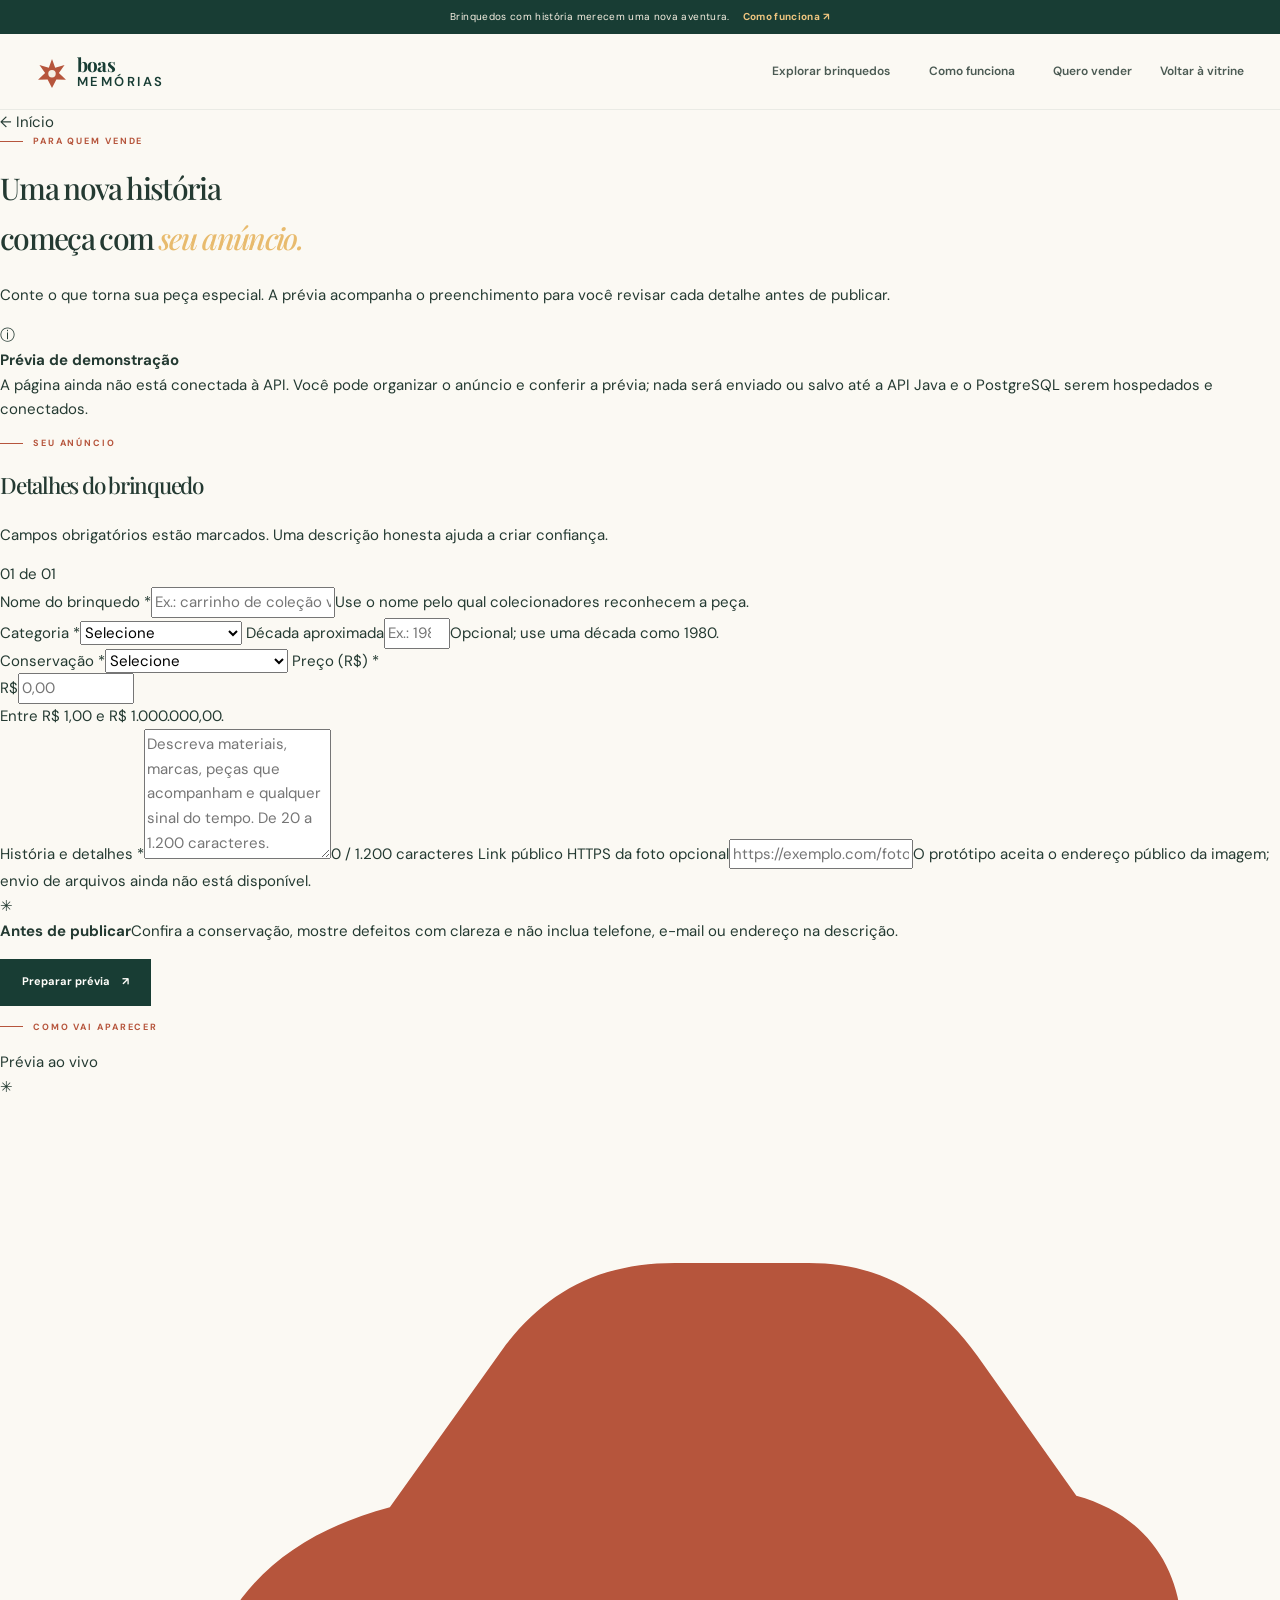
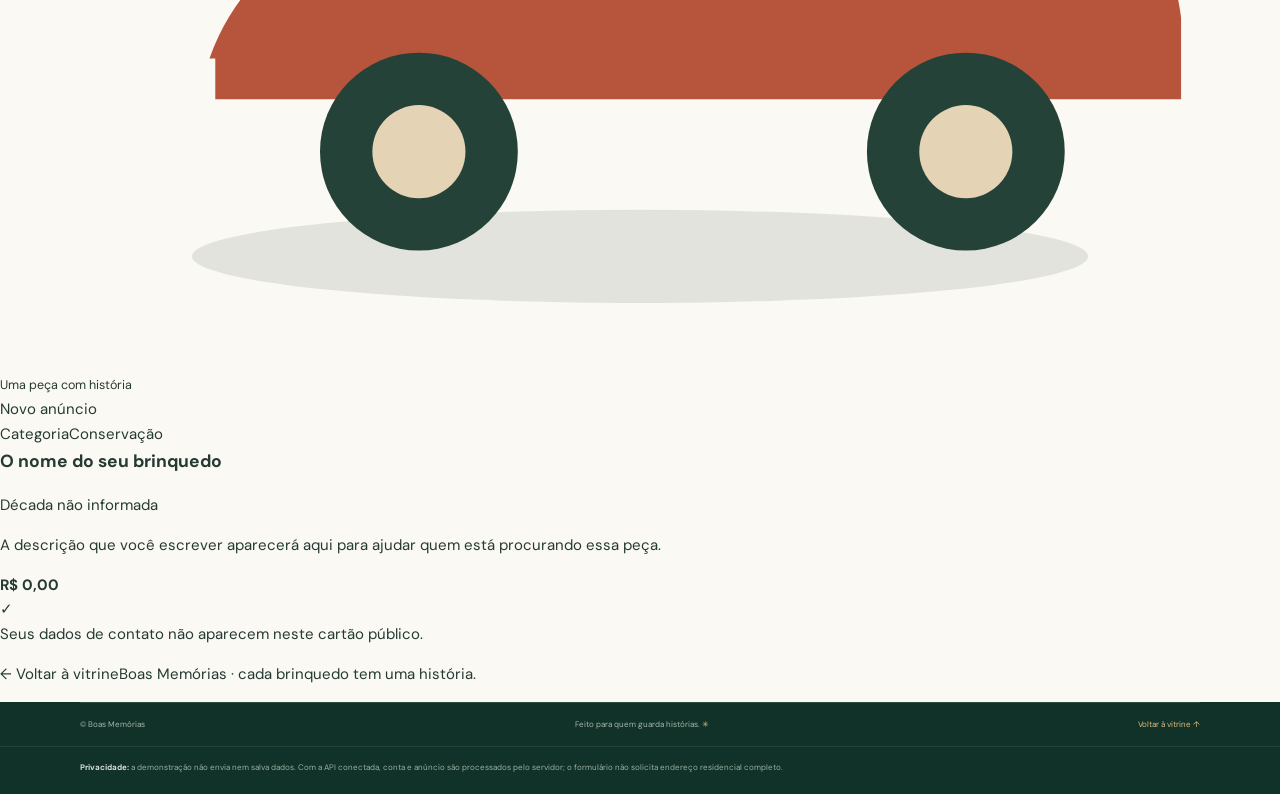
==== site/anunciar.html @ 1116082a "Adicionar página de anúncio para vendedores" ====
<!doctype html>
<html lang="pt-BR" data-api-base="">
  <head>
    <meta charset="utf-8" />
    <meta name="viewport" content="width=device-width, initial-scale=1" />
    <meta name="theme-color" content="#183d34" />
    <meta name="description" content="Cadastre seu brinquedo antigo na Boas Memórias com descrição, conservação, preço e prévia do anúncio." />
    <title>Anunciar um brinquedo — Boas Memórias</title>
    <link rel="icon" type="image/svg+xml" href="./assets/favicon.svg" />
    <link rel="preconnect" href="https://fonts.googleapis.com" />
    <link rel="preconnect" href="https://fonts.gstatic.com" crossorigin />
    <link href="https://fonts.googleapis.com/css2?family=DM+Sans:wght@400;500;600;700&family=Playfair+Display:wght@500;600;700&display=swap" rel="stylesheet" />
    <link rel="stylesheet" href="./src/css/style.css" />
    <script defer src="./src/js/seller.js"></script>
  </head>
  <body class="seller-page">
    <a class="skip-link" href="#conteudo">Pular para o conteúdo</a>
    <div class="announcement" role="note">
      <span>Brinquedos com história merecem uma nova aventura.</span>
      <a href="./index.html#como-funciona">Como funciona <span aria-hidden="true">↗</span></a>
    </div>
    <header class="site-header">
      <div class="header-inner">
        <button class="icon-button menu-toggle" id="menu-toggle" type="button" aria-label="Abrir menu" aria-expanded="false" aria-controls="primary-nav">
          <svg viewBox="0 0 24 24" aria-hidden="true"><path d="M4 7h16M4 12h16M4 17h16" /></svg>
        </button>
        <a class="brand" href="./index.html" aria-label="Boas Memórias, início">
          <span class="brand-mark" aria-hidden="true"><svg viewBox="0 0 38 38"><path d="M19 3.5 22.8 14l11.1-3.4-6.7 9.6 8.4 7.9-11.4-.2L19 38l-5.2-10.1-11.4.2 8.4-7.9-6.7-9.6L15.2 14 19 3.5Z" fill="currentColor"/><circle cx="19" cy="21" r="4.4" fill="#f5f0e5"/></svg></span>
          <span class="brand-name">boas<span>memórias</span></span>
        </a>
        <nav class="primary-nav" id="primary-nav" aria-label="Navegação principal">
          <a href="./index.html#catalogo">Explorar brinquedos</a>
          <a href="./index.html#como-funciona">Como funciona</a>
          <a href="./anunciar.html" aria-current="page">Quero vender</a>
        </nav>
        <div class="header-actions"><a class="text-button seller-back-link" href="./index.html">Voltar à vitrine</a></div>
      </div>
    </header>

    <main id="conteudo" class="seller-main">
      <div class="seller-container">
        <a class="seller-breadcrumb" href="./index.html"><span aria-hidden="true">←</span> Início</a>
        <header class="seller-intro">
          <p class="eyebrow"><span class="eyebrow-line"></span> Para quem vende</p>
          <h1>Uma nova história<br />começa com <em>seu anúncio.</em></h1>
          <p>Conte o que torna sua peça especial. A prévia acompanha o preenchimento para você revisar cada detalhe antes de publicar.</p>
        </header>

        <div class="seller-notice is-demo" id="api-notice" role="status" aria-live="polite">
          <span class="seller-notice-icon" aria-hidden="true">ⓘ</span>
          <div><strong>Prévia de demonstração</strong><p>A página ainda não está conectada à API. Você pode organizar o anúncio e conferir a prévia; nada será enviado ou salvo até a API Java e o PostgreSQL serem hospedados e conectados.</p></div>
        </div>

        <section class="seller-auth-card" id="seller-auth" aria-labelledby="seller-auth-title" hidden>
          <div class="seller-card-heading">
            <div><p class="eyebrow"><span class="eyebrow-line"></span> Acesso seguro</p><h2 id="seller-auth-title">Entre para publicar</h2><p>O anúncio fica vinculado à sua conta; seu telefone e endereço não aparecem no anúncio público.</p></div>
          </div>
          <div class="seller-auth-summary" id="seller-auth-summary" role="status" hidden>
            <span class="auth-check" aria-hidden="true">✓</span>
            <span id="seller-auth-name">Conta conectada</span>
            <button class="text-button" id="seller-logout" type="button">Trocar conta</button>
          </div>
          <div class="seller-auth-tabs" id="seller-auth-tabs" role="tablist" aria-label="Acesso do vendedor">
            <button class="seller-auth-tab is-active" id="seller-register-tab" type="button" role="tab" aria-selected="true" aria-controls="seller-register-form" data-auth-tab="register">Criar conta</button>
            <button class="seller-auth-tab" id="seller-login-tab" type="button" role="tab" aria-selected="false" aria-controls="seller-login-form" data-auth-tab="login">Já tenho conta</button>
          </div>
          <form class="seller-auth-form" id="seller-register-form">
            <label class="seller-field seller-field-wide" for="seller-name">Nome completo<input id="seller-name" name="name" autocomplete="name" required minlength="2" maxlength="100" placeholder="Como podemos te chamar?" /></label>
            <label class="seller-field" for="seller-email">E-mail<input id="seller-email" name="email" autocomplete="email" type="email" required maxlength="254" placeholder="voce@email.com" /></label>
            <label class="seller-field" for="seller-phone">Celular<input id="seller-phone" name="phone" autocomplete="tel" type="tel" required inputmode="tel" pattern="[+0-9() .-]{10,24}" placeholder="(11) 99999-9999" /></label>
            <label class="seller-field" for="seller-state">Estado<select id="seller-state" name="state" autocomplete="address-level1" required><option value="">Selecione a UF</option></select></label>
            <label class="seller-field" for="seller-city">Cidade<input id="seller-city" name="city" autocomplete="address-level2" required maxlength="100" placeholder="Sua cidade" /></label>
            <label class="seller-field" for="seller-password">Senha<input id="seller-password" name="password" autocomplete="new-password" type="password" required minlength="10" maxlength="72" placeholder="Pelo menos 10 caracteres" /></label>
            <label class="seller-field" for="seller-confirm-password">Confirmar senha<input id="seller-confirm-password" name="confirmPassword" autocomplete="new-password" type="password" required minlength="10" maxlength="72" placeholder="Digite novamente" /></label>
            <details class="seller-privacy seller-field-wide"><summary>Como usamos seus dados</summary><p>Nome, e-mail, celular e cidade/UF ajudam a criar e proteger sua conta. Telefone e localização não aparecem no anúncio público. A senha é protegida como hash no servidor. O endereço residencial completo não é solicitado.</p></details>
            <label class="seller-consent seller-field-wide"><input type="checkbox" name="consent" required /><span>Li o aviso de privacidade e aceito o uso dos dados para criar minha conta.</span></label>
            <button class="button button-dark seller-field-wide" type="submit">Criar conta e continuar <span aria-hidden="true">↗</span></button>
            <p class="seller-message seller-field-wide" id="seller-register-message" role="status" aria-live="polite"></p>
          </form>
          <form class="seller-auth-form" id="seller-login-form" hidden>
            <label class="seller-field seller-field-wide" for="seller-login-email">E-mail<input id="seller-login-email" name="email" autocomplete="email" type="email" required maxlength="254" placeholder="voce@email.com" /></label>
            <label class="seller-field seller-field-wide" for="seller-login-password">Senha<input id="seller-login-password" name="password" autocomplete="current-password" type="password" required maxlength="72" placeholder="Sua senha" /></label>
            <button class="button button-dark seller-field-wide" type="submit">Entrar e continuar <span aria-hidden="true">↗</span></button>
            <p class="seller-message seller-field-wide" id="seller-login-message" role="status" aria-live="polite"></p>
          </form>
        </section>

        <div class="seller-workspace">
          <section class="seller-form-card" aria-labelledby="product-form-title">
            <div class="seller-card-heading">
              <div><p class="eyebrow"><span class="eyebrow-line"></span> Seu anúncio</p><h2 id="product-form-title">Detalhes do brinquedo</h2><p>Campos obrigatórios estão marcados. Uma descrição honesta ajuda a criar confiança.</p></div>
              <span class="seller-step">01 <span>de 01</span></span>
            </div>
            <form class="seller-product-form" id="product-form">
              <label class="seller-field seller-field-wide" for="product-title">Nome do brinquedo <span class="required-mark">*</span><input id="product-title" name="title" required minlength="2" maxlength="100" placeholder="Ex.: carrinho de coleção vermelho" autocomplete="off" /><span class="seller-hint">Use o nome pelo qual colecionadores reconhecem a peça.</span></label>
              <div class="seller-form-row">
                <label class="seller-field" for="product-category">Categoria <span class="required-mark">*</span><select id="product-category" name="category" required><option value="">Selecione</option><option value="CARRINHOS">Carrinhos</option><option value="BONECAS">Bonecas</option><option value="JOGOS">Jogos e brinquedos</option><option value="OUTROS">Outros</option></select></label>
                <label class="seller-field" for="product-decade">Década aproximada<input id="product-decade" name="decade" type="number" min="1940" max="2030" step="10" inputmode="numeric" placeholder="Ex.: 1980" /><span class="seller-hint">Opcional; use uma década como 1980.</span></label>
              </div>
              <div class="seller-form-row">
                <label class="seller-field" for="product-condition">Conservação <span class="required-mark">*</span><select id="product-condition" name="condition" required><option value="">Selecione</option><option value="EXCELENTE">Excelente</option><option value="MUITO_BOA">Muito boa</option><option value="BOA">Boa</option><option value="COM_MARCAS_DO_TEMPO">Com marcas do tempo</option></select></label>
                <label class="seller-field" for="product-price">Preço (R$) <span class="required-mark">*</span><div class="seller-price-input"><span aria-hidden="true">R$</span><input id="product-price" name="price" type="number" min="1" max="1000000" step="0.01" inputmode="decimal" required placeholder="0,00" /></div><span class="seller-hint">Entre R$ 1,00 e R$ 1.000.000,00.</span></label>
              </div>
              <label class="seller-field seller-field-wide" for="product-description">História e detalhes <span class="required-mark">*</span><textarea id="product-description" name="description" rows="5" minlength="20" maxlength="1200" required placeholder="Descreva materiais, marcas, peças que acompanham e qualquer sinal do tempo. De 20 a 1.200 caracteres."></textarea><span class="seller-counter"><span id="description-count">0</span> / 1.200 caracteres</span></label>
              <label class="seller-field seller-field-wide" for="product-image-url">Link público HTTPS da foto <span class="seller-optional">opcional</span><input id="product-image-url" name="imageUrl" type="url" maxlength="500" placeholder="https://exemplo.com/foto-do-brinquedo.jpg" autocomplete="url" /><span class="seller-hint">O protótipo aceita o endereço público da imagem; envio de arquivos ainda não está disponível.</span></label>
              <div class="seller-guidance seller-field-wide"><span aria-hidden="true">✳</span><p><strong>Antes de publicar</strong>Confira a conservação, mostre defeitos com clareza e não inclua telefone, e-mail ou endereço na descrição.</p></div>
              <button class="button button-dark seller-submit seller-field-wide" id="product-submit" type="submit">Preparar prévia <span aria-hidden="true">↗</span></button>
              <p class="seller-message seller-field-wide" id="product-message" role="status" aria-live="polite"></p>
            </form>
          </section>

          <aside class="seller-preview-card" aria-labelledby="preview-title-heading">
            <div class="seller-preview-top"><p class="eyebrow"><span class="eyebrow-line"></span> Como vai aparecer</p><span class="preview-live"><span aria-hidden="true"></span> Prévia ao vivo</span></div>
            <div class="seller-preview-media" id="preview-media">
              <div class="seller-preview-placeholder" id="preview-placeholder" aria-hidden="true"><span>✳</span><svg viewBox="0 0 220 150"><ellipse cx="110" cy="130" rx="77" ry="8" fill="#284338" opacity=".12"/><path d="M36 96c5-14 16-22 31-26l20-28c7-9 16-14 29-14h23c12 0 21 5 29 16l17 24c11 3 17 11 18 21v14H37V96Z" fill="#b6553c"/><circle cx="72" cy="112" r="17" fill="#254239"/><circle cx="166" cy="112" r="17" fill="#254239"/><circle cx="72" cy="112" r="8" fill="#e5d3b5"/><circle cx="166" cy="112" r="8" fill="#e5d3b5"/></svg><small>Uma peça com história</small></div>
              <img class="seller-preview-image" id="preview-image" alt="Prévia da foto do brinquedo" hidden />
              <span class="seller-preview-badge">Novo anúncio</span>
            </div>
            <div class="seller-preview-details">
              <div class="seller-preview-meta"><span id="preview-category">Categoria</span><span id="preview-condition">Conservação</span></div>
              <h3 id="preview-title">O nome do seu brinquedo</h3>
              <p class="seller-preview-decade" id="preview-decade">Década não informada</p>
              <p class="seller-preview-description" id="preview-description">A descrição que você escrever aparecerá aqui para ajudar quem está procurando essa peça.</p>
              <strong class="seller-preview-price" id="preview-price">R$ 0,00</strong>
            </div>
            <div class="seller-preview-foot"><span aria-hidden="true">✓</span><p>Seus dados de contato não aparecem neste cartão público.</p></div>
          </aside>
        </div>
        <p class="seller-bottom-note"><a href="./index.html">← Voltar à vitrine</a><span>Boas Memórias · cada brinquedo tem uma história.</span></p>
      </div>
    </main>

    <footer class="site-footer seller-footer">
      <div class="footer-bottom section-wrap"><span>© <span id="current-year"></span> Boas Memórias</span><span>Feito para quem guarda histórias. <span aria-hidden="true">✳</span></span><a href="./index.html">Voltar à vitrine ↑</a></div>
      <div class="footer-legal"><div class="section-wrap"><p><strong>Privacidade:</strong> a demonstração não envia nem salva dados. Com a API conectada, conta e anúncio são processados pelo servidor; o formulário não solicita endereço residencial completo.</p></div></div>
    </footer>
  </body>
</html>
---- site/src/css/style.css ----
:root {
  color-scheme: light;
  --pine: #183d34;
  --pine-dark: #103229;
  --pine-soft: #2d594d;
  --cream: #f5f0e5;
  --paper: #fbf9f3;
  --white: #fffefa;
  --ink: #243a32;
  --muted: #748078;
  --line: #e7e3d9;
  --terracotta: #b6553c;
  --gold: #e8bb6e;
  --sans: "DM Sans", "Segoe UI", sans-serif;
  --serif: "Playfair Display", Georgia, serif;
  --shadow: 0 22px 55px rgb(29 52 43 / 11%);
}

* { box-sizing: border-box; }
[hidden] { display: none !important; }
html { scroll-behavior: smooth; scroll-padding-top: 90px; }
body { margin: 0; background: var(--paper); color: var(--ink); font-family: var(--sans); font-size: 15px; line-height: 1.65; -webkit-font-smoothing: antialiased; }
button, input, select, textarea { font: inherit; }
button, a, select { -webkit-tap-highlight-color: transparent; }
button { color: inherit; }
a { color: inherit; text-decoration: none; }
svg { display: block; }
::selection { background: #c9d5c5; color: var(--pine-dark); }
.sr-only { position: absolute; width: 1px; height: 1px; padding: 0; margin: -1px; overflow: hidden; clip: rect(0, 0, 0, 0); white-space: nowrap; border: 0; }
.skip-link { position: fixed; z-index: 100; top: 12px; left: 12px; padding: 10px 16px; border-radius: 4px; background: var(--white); color: var(--pine); transform: translateY(-150%); }
.skip-link:focus { transform: none; }

.announcement { display: flex; justify-content: center; align-items: center; gap: 13px; min-height: 34px; padding: 4px 20px; background: var(--pine); color: #f8f1e4; font-size: 10px; letter-spacing: .035em; }
.announcement a { color: #eec57f; font-weight: 700; }
.announcement a:hover { text-decoration: underline; text-underline-offset: 3px; }

.site-header { position: sticky; z-index: 20; top: 0; background: rgb(251 249 243 / 96%); border-bottom: 1px solid rgb(24 61 52 / 7%); backdrop-filter: blur(14px); }
.header-inner { width: min(100% - 72px, 1280px); min-height: 75px; margin: auto; display: flex; align-items: center; justify-content: space-between; gap: 28px; }
.brand { display: inline-flex; align-items: center; gap: 9px; flex: 0 0 auto; }
.brand-mark { width: 32px; color: var(--terracotta); }
.brand-name { display: grid; gap: 0; color: var(--pine); font-family: var(--serif); font-size: 19px; font-weight: 700; line-height: 1.03; letter-spacing: -.04em; }
.brand-name span { font-size: 13px; letter-spacing: .19em; font-family: var(--sans); font-weight: 600; text-transform: uppercase; }
.primary-nav { display: flex; align-items: center; gap: clamp(18px, 3vw, 40px); margin-left: auto; }
.primary-nav a, .text-button { color: #4b5a53; font-size: 12px; font-weight: 600; transition: color .18s ease; }
.primary-nav a:hover, .text-button:hover { color: var(--terracotta); }
.header-actions { display: flex; align-items: center; gap: 21px; }
.text-button { border: 0; padding: 0; background: transparent; cursor: pointer; }
.bag-button { display: flex; align-items: center; gap: 7px; padding: 8px 0 8px 18px; color: var(--pine); border: 0; border-left: 1px solid var(--line); background: transparent; font-size: 12px; font-weight: 700; cursor: pointer; }
.bag-button svg, .icon-button svg { width: 19px; fill: none; stroke: currentColor; stroke-width: 1.5; stroke-linecap: round; stroke-linejoin: round; }
.bag-count { display: grid; place-items: center; min-width: 20px; height: 20px; padding: 0 5px; border-radius: 50%; background: #e8e4d8; font-size: 10px; }
.icon-button { display: none; align-items: center; justify-content: center; width: 42px; height: 42px; padding: 0; border: 1px solid var(--line); border-radius: 50%; background: transparent; cursor: pointer; }

.hero { position: relative; overflow: hidden; display: grid; grid-template-columns: 1fr 1.04fr; min-height: 570px; padding: clamp(54px, 6.5vw, 88px) max(36px, calc((100vw - 1280px) / 2)); background: var(--pine); color: var(--cream); }
.hero::before { position: absolute; inset: 0; content: ""; opacity: .15; pointer-events: none; background-image: url("data:image/svg+xml,%3Csvg viewBox='0 0 180 180' xmlns='http://www.w3.org/2000/svg'%3E%3Cfilter id='n'%3E%3CfeTurbulence type='fractalNoise' baseFrequency='.8' numOctaves='4' stitchTiles='stitch'/%3E%3C/filter%3E%3Crect width='100%25' height='100%25' filter='url(%23n)' opacity='.16'/%3E%3C/svg%3E"); }
.hero-copy { position: relative; z-index: 1; align-self: center; width: min(100%, 520px); padding: 0 clamp(0px, 3.8vw, 50px) 18px 0; }
.eyebrow { display: flex; align-items: center; gap: 10px; margin: 0 0 17px; color: var(--terracotta); font-size: 9px; font-weight: 700; letter-spacing: .21em; line-height: 1.4; text-transform: uppercase; }
.eyebrow-light { color: #e4ba78; }
.eyebrow-line { width: 23px; height: 1px; background: currentColor; }
h1, h2, h3, p { margin-top: 0; }
h1, h2 { font-family: var(--serif); font-weight: 500; letter-spacing: -.055em; }
.hero h1 { max-width: 510px; margin-bottom: 18px; font-size: clamp(45px, 5vw, 70px); line-height: 1.065; }
h1 em, h2 em { color: var(--gold); font-weight: 500; }
.hero-intro { max-width: 400px; margin: 0; color: #d0d9d1; font-size: 13px; line-height: 1.9; }
.hero-actions { display: flex; align-items: center; flex-wrap: wrap; gap: 22px; margin-top: 31px; }
.button { display: inline-flex; justify-content: center; align-items: center; gap: 12px; min-height: 47px; padding: 0 21px; border: 1px solid transparent; font-size: 11px; font-weight: 700; line-height: 1.2; cursor: pointer; transition: background .18s ease, color .18s ease, border-color .18s ease, transform .18s ease; }
.button:hover { transform: translateY(-2px); }
.button-cream { background: var(--cream); color: var(--pine); }
.button-cream:hover { background: #fffaf0; }
.button-dark { background: var(--pine); color: var(--white); }
.button-dark:hover { background: var(--pine-soft); }
.button-outline { background: transparent; color: var(--pine); border-color: #cad2ca; }
.button-outline:hover { border-color: var(--pine); }
.hero-secondary { display: inline-flex; align-items: center; gap: 9px; color: #e8eee6; font-size: 10px; font-weight: 600; }
.hero-secondary:hover { color: var(--gold); }
.hero-note { display: flex; align-items: center; gap: 10px; margin-top: 57px; color: #bdcdc0; font-size: 9px; line-height: 1.45; }
.hero-note strong { color: var(--cream); font-weight: 600; }
.note-stars { color: var(--gold); font-size: 25px; }

.hero-art { position: relative; align-self: stretch; min-height: 410px; }
.art-sun { position: absolute; width: min(29vw, 325px); aspect-ratio: 1; top: 10%; left: 26%; border-radius: 50%; background: #e9bf81; }
.art-orbit { position: absolute; width: 81%; height: 68%; top: 17%; left: 13%; border: 1px solid rgb(238 206 149 / 27%); border-radius: 50%; transform: rotate(-28deg); }
.toy-card { position: absolute; z-index: 1; overflow: hidden; border: 1px solid rgb(255 255 255 / 63%); background: #f4ead8; box-shadow: 0 25px 50px rgb(5 30 23 / 28%); color: var(--pine); }
.toy-card-car { width: min(70%, 365px); left: 10%; top: 20%; padding: 15px 17px 5px; transform: rotate(-7deg); }
.toy-card-bear { display: flex; flex-direction: column; align-items: center; width: min(42%, 205px); right: 0; bottom: 3%; padding: 12px 13px 9px; background: #e4d5bf; transform: rotate(6deg); }
.toy-card-tag { color: #88745c; font-size: 7px; font-weight: 700; letter-spacing: .15em; text-transform: uppercase; }
.car-svg { width: 100%; margin: -2px 0 -9px; }
.bear-svg { width: 100%; margin: -1px 0 -2px; }
.toy-card-caption { display: flex; justify-content: space-between; align-items: center; font-family: var(--serif); font-size: 11px; }
.toy-card-caption span { color: var(--terracotta); font-family: var(--sans); font-size: 14px; }
.hero-sticker { position: absolute; z-index: 2; top: 9%; right: 6%; display: grid; place-items: center; width: 79px; height: 79px; border: 1px solid rgb(24 61 52 / 14%); border-radius: 50%; background: #faf2dc; color: var(--pine); text-align: center; transform: rotate(10deg); }
.hero-sticker span { color: var(--terracotta); font-size: 17px; line-height: 1.15; }
.hero-sticker strong { font-size: 9px; line-height: 1.2; }
.art-label { position: absolute; z-index: 2; top: 13%; left: -3%; display: flex; align-items: end; gap: 3px; color: #e3cfaa; font-family: var(--serif); font-size: 13px; line-height: 1.17; transform: rotate(-8deg); }
.art-label svg { width: 38px; fill: none; stroke: currentColor; stroke-width: 1.4; stroke-linecap: round; stroke-linejoin: round; }

.trust-strip { display: grid; grid-template-columns: repeat(3, 1fr); gap: 26px; padding: 26px max(36px, calc((100vw - 1120px) / 2)); border-bottom: 1px solid var(--line); background: #fffefa; }
.trust-strip > div { display: flex; align-items: center; justify-content: center; gap: 12px; }
.trust-icon { display: grid; place-items: center; width: 34px; height: 34px; border-radius: 50%; background: #f0ede3; color: var(--terracotta); font-size: 17px; }
.trust-strip p { display: grid; margin: 0; line-height: 1.45; }
.trust-strip strong { color: var(--pine); font-size: 10px; }
.trust-strip p span { color: var(--muted); font-size: 9px; }

.section-wrap { width: min(100% - 72px, 1120px); margin-inline: auto; }
.catalog-section { padding-block: 91px 72px; }
.section-heading { display: flex; justify-content: space-between; align-items: end; gap: 30px; }
.catalog-heading h2, .seller-copy h2 { margin: 0; color: var(--pine); font-size: clamp(37px, 4vw, 49px); line-height: 1.1; }
.catalog-heading h2 em, .seller-copy h2 em { color: var(--terracotta); }
.section-intro { margin: 12px 0 0; color: var(--muted); font-size: 12px; }
.search-box { display: flex; align-items: center; width: min(100%, 278px); height: 42px; gap: 9px; padding: 0 12px; border: 1px solid #dfdfd5; background: var(--white); }
.search-box:focus-within { border-color: #839a8a; box-shadow: 0 0 0 3px rgb(45 89 77 / 9%); }
.search-box svg { width: 16px; fill: none; stroke: #62736a; stroke-width: 1.6; stroke-linecap: round; }
.search-box input { width: 100%; min-width: 0; padding: 0; border: 0; outline: 0; background: transparent; color: var(--ink); font-size: 10px; }
.search-box input::placeholder { color: #9ba29b; }
.search-box kbd { padding: 0 5px; border: 1px solid var(--line); color: #98a099; font: 9px var(--sans); }
.catalog-toolbar { display: flex; justify-content: space-between; align-items: center; gap: 20px; margin-top: 35px; padding-bottom: 16px; border-bottom: 1px solid var(--line); }
.filter-list { display: flex; flex-wrap: wrap; gap: 8px; }
.filter-chip { min-height: 32px; padding: 0 13px; border: 1px solid #e4e3dc; border-radius: 2px; background: transparent; color: #66736b; font-size: 9px; cursor: pointer; transition: background .15s ease, border-color .15s ease, color .15s ease; }
.filter-chip:hover { border-color: #a9b9ad; }
.filter-chip.is-active { border-color: var(--pine); background: var(--pine); color: white; }
.sort-control { display: flex; align-items: center; gap: 8px; flex-shrink: 0; color: var(--muted); font-size: 9px; }
.sort-control select { padding: 5px 22px 5px 4px; border: 0; background: transparent; color: var(--pine); font-size: 10px; font-weight: 700; outline-offset: 2px; cursor: pointer; }
.demo-note { display: flex; gap: 7px; align-items: center; margin: 15px 0 0; color: #7b8278; font-size: 9px; }
.demo-note > span:first-child { color: #c38d51; font-size: 12px; }
#demo-note { color: #7b8278; font-size: 9px; }
.product-grid { display: grid; grid-template-columns: repeat(3, minmax(0, 1fr)); gap: 36px 18px; margin-top: 18px; }
.product-card { min-width: 0; }
.product-media { position: relative; overflow: hidden; display: grid; place-items: center; aspect-ratio: 1.28; border: 1px solid #e7e1d4; background: var(--product-bg, #efe7d8); }
.product-media::before { position: absolute; width: 68%; aspect-ratio: 1; border: 1px solid rgb(24 61 52 / 8%); border-radius: 50%; content: ""; }
.product-illustration { position: relative; z-index: 1; width: 76%; height: 76%; transition: transform .35s cubic-bezier(.2,.8,.2,1); }
.product-card:hover .product-illustration { transform: scale(1.045) rotate(-2deg); }
.product-photo { position: absolute; z-index: 2; inset: 0; width: 100%; height: 100%; object-fit: cover; }
.product-illustration.has-photo .product-art { visibility: hidden; }
.product-art { width: 100%; height: 100%; overflow: visible; }
.product-badge { position: absolute; z-index: 2; top: 12px; left: 12px; padding: 5px 8px; background: var(--white); color: var(--pine); font-size: 7px; font-weight: 700; letter-spacing: .11em; text-transform: uppercase; }
.favorite-button { position: absolute; z-index: 2; top: 10px; right: 10px; display: grid; place-items: center; width: 33px; height: 33px; border: 0; border-radius: 50%; background: rgb(255 254 250 / 91%); color: #65736b; cursor: pointer; transition: color .16s ease, transform .16s ease; }
.favorite-button:hover { color: var(--terracotta); transform: scale(1.08); }
.favorite-button svg { width: 16px; fill: transparent; stroke: currentColor; stroke-width: 1.5; }
.favorite-button[aria-pressed="true"] { color: var(--terracotta); }
.favorite-button[aria-pressed="true"] svg { fill: currentColor; }
.product-details { padding: 14px 1px 0; }
.product-meta { display: flex; justify-content: space-between; gap: 8px; color: #91998f; font-size: 8px; letter-spacing: .07em; text-transform: uppercase; }
.product-meta span:last-child { color: var(--terracotta); }
.product-title { margin: 6px 0 2px; color: var(--pine); font-family: var(--serif); font-size: 17px; font-weight: 600; line-height: 1.3; }
.product-subtitle { margin: 0; color: #808b82; font-size: 9px; }
.product-bottom { display: flex; justify-content: space-between; align-items: center; gap: 10px; margin-top: 13px; padding-top: 11px; border-top: 1px solid var(--line); }
.product-price { color: var(--pine); font-size: 13px; font-weight: 700; }
.add-button { display: inline-flex; align-items: center; gap: 6px; padding: 6px 0 6px 6px; border: 0; background: transparent; color: var(--terracotta); font-size: 9px; font-weight: 700; cursor: pointer; }
.add-button:hover { color: var(--pine); }
.add-button svg { width: 14px; fill: none; stroke: currentColor; stroke-width: 1.6; stroke-linecap: round; stroke-linejoin: round; }
.empty-state { padding: 54px 20px; text-align: center; }
.empty-state > span { color: var(--terracotta); font-family: var(--serif); font-size: 38px; }
.empty-state h3 { margin: 4px 0 6px; font-family: var(--serif); color: var(--pine); font-size: 23px; }
.empty-state p { color: var(--muted); font-size: 11px; }
.catalog-footnote { display: flex; align-items: center; gap: 12px; margin-top: 39px; padding: 17px 18px; border: 1px solid #e5e2d7; background: #f6f3ea; }
.catalog-footnote p { margin: 0; color: #647168; font-size: 10px; }
.catalog-footnote a { margin-left: auto; color: var(--pine); font-size: 9px; font-weight: 700; white-space: nowrap; }
.footnote-spark { color: var(--terracotta); font-size: 20px; }

.how-section { background: var(--pine); color: #f5f0e5; }
.how-inner { display: grid; grid-template-columns: .88fr 1.12fr; gap: 100px; padding-block: 81px; }
.how-heading h2 { margin: 0; font-size: clamp(38px, 4.2vw, 52px); line-height: 1.12; }
.how-heading > p:not(.eyebrow) { max-width: 330px; margin: 18px 0 19px; color: #c5d1c8; font-size: 11px; }
.text-link { display: inline-flex; align-items: center; gap: 7px; padding: 0; border: 0; background: none; color: var(--pine); font-size: 10px; font-weight: 700; cursor: pointer; }
.text-link-light { color: var(--gold); }
.text-link:hover { text-decoration: underline; text-underline-offset: 3px; }
.steps-list { margin: 0; padding: 0; list-style: none; }
.steps-list li { display: grid; grid-template-columns: 47px 1fr 24px; gap: 18px; align-items: start; padding: 19px 0; border-bottom: 1px solid rgb(245 240 229 / 17%); }
.steps-list li:first-child { padding-top: 5px; }
.steps-list li:last-child { border: 0; padding-bottom: 0; }
.step-number { color: #e2b877; font-family: var(--serif); font-size: 15px; }
.steps-list h3 { margin: 0 0 4px; color: #f6f1e6; font-family: var(--serif); font-size: 16px; font-weight: 500; }
.steps-list p { max-width: 365px; margin: 0; color: #c3d0c6; font-size: 9px; line-height: 1.7; }
.step-arrow { color: #d6b77d; font-size: 16px; text-align: right; }

.seller-section { display: grid; grid-template-columns: .85fr 1.15fr; align-items: center; gap: clamp(45px, 8vw, 105px); padding-block: 89px; }
.seller-art { position: relative; display: grid; place-items: center; min-height: 340px; overflow: hidden; background: #e9e2d4; }
.seller-art::before { position: absolute; inset: 18px; border: 1px solid rgb(24 61 52 / 14%); content: ""; }
.seller-art svg { position: relative; z-index: 1; width: 76%; max-height: 272px; }
.seller-sun { position: absolute; width: 190px; aspect-ratio: 1; border-radius: 50%; background: #e3bc7d; }
.seller-note { position: absolute; z-index: 2; display: grid; place-items: center; width: 67px; height: 67px; border-radius: 50%; background: #f8f2e5; color: var(--pine); text-align: center; font-family: var(--serif); font-size: 10px; line-height: 1.15; transform: rotate(-9deg); }
.seller-note-one { top: 29px; left: 18px; }
.seller-note-two { right: 17px; bottom: 28px; width: 50px; height: 50px; color: var(--terracotta); font-size: 24px; transform: rotate(12deg); }
.seller-copy .eyebrow { margin-bottom: 14px; }
.seller-copy > p:not(.eyebrow):not(.seller-disclaimer) { max-width: 520px; margin: 16px 0 17px; color: #68766e; font-size: 11px; line-height: 1.8; }
.seller-benefits { display: grid; grid-template-columns: 1fr 1fr; gap: 10px 14px; margin: 20px 0 24px; padding: 0; list-style: none; }
.seller-benefits li { display: flex; gap: 7px; color: #465e51; font-size: 9px; }
.seller-benefits li span { color: var(--terracotta); font-weight: 700; }
.seller-disclaimer { margin: 11px 0 0; color: #8b918a; font-size: 8px; }

.newsletter-band { background: #ad543f; color: var(--cream); }
.newsletter-inner { width: min(100% - 72px, 1120px); min-height: 152px; margin-inline: auto; display: grid; grid-template-columns: 43px 1.12fr 1fr auto; align-items: center; gap: 22px; }
.newsletter-star { color: #f1c988; font-size: 35px; }
.newsletter-inner .eyebrow { margin: 0 0 5px; color: #f0c888; }
.newsletter-inner h2 { margin: 0; font-size: clamp(23px, 2.8vw, 32px); line-height: 1.2; }
.newsletter-inner h2 em { color: #ffdaa0; }
.newsletter-inner > p { max-width: 240px; margin: 0; color: #f3dfd2; font-size: 9px; line-height: 1.8; }
.newsletter-inner .button { white-space: nowrap; }

.site-footer { background: var(--pine-dark); color: #e9eee6; }
.footer-main { display: flex; justify-content: space-between; gap: 50px; padding-block: 51px 39px; }
.brand-footer { color: var(--cream); }
.brand-footer .brand-mark { color: var(--gold); }
.footer-brand-col > p { max-width: 210px; margin: 14px 0 0; color: #aebfb2; font-size: 9px; line-height: 1.75; }
.footer-links { display: grid; grid-template-columns: repeat(3, minmax(95px, 1fr)); gap: clamp(30px, 6vw, 85px); }
.footer-links > div { display: flex; flex-direction: column; align-items: flex-start; gap: 8px; }
.footer-links h3 { margin: 2px 0 5px; color: #e6c58c; font-family: var(--serif); font-size: 13px; font-weight: 500; }
.footer-links a, .footer-links button { padding: 0; border: 0; background: transparent; color: #bbcabf; font-size: 9px; cursor: pointer; }
.footer-links a:hover, .footer-links button:hover { color: white; text-decoration: underline; text-underline-offset: 3px; }
.footer-bottom { display: flex; justify-content: space-between; align-items: center; gap: 15px; padding-block: 15px; border-top: 1px solid rgb(247 242 226 / 13%); color: #a6b7a9; font-size: 8px; }
.footer-bottom > span:nth-child(2) span { color: #e3bb79; }
.footer-bottom a { color: #e3bb79; }
.footer-legal { padding-block: 13px 20px; border-top: 1px solid rgb(247 242 226 / 8%); color: #9daf9f; font-size: 8px; }
.footer-legal p { max-width: 830px; margin: 0; line-height: 1.75; }
.footer-legal strong { color: #d8e0d8; }

.modal, .cart-dialog { width: min(100% - 30px, 530px); max-height: min(90vh, 850px); padding: 0; border: 0; background: transparent; color: var(--ink); }
.modal::backdrop, .cart-dialog::backdrop { background: rgb(12 31 26 / 61%); backdrop-filter: blur(3px); }
.modal-panel { position: relative; max-height: min(90vh, 850px); overflow-y: auto; padding: 39px; background: var(--paper); box-shadow: var(--shadow); }
.modal-panel h2, .cart-heading h2 { margin: 0; color: var(--pine); font-size: 31px; line-height: 1.1; }
.modal-panel .eyebrow, .cart-heading .eyebrow { margin-bottom: 12px; }
.modal-intro { max-width: 400px; margin: 11px 0 24px; color: var(--muted); font-size: 10px; line-height: 1.7; }
.account-tabs { display: flex; gap: 4px; margin: 0 0 18px; border-bottom: 1px solid var(--line); }
.account-tab { position: relative; padding: 9px 12px; border: 0; background: transparent; color: #748078; font-size: 9px; font-weight: 600; cursor: pointer; }
.account-tab::after { position: absolute; right: 10px; bottom: -1px; left: 10px; height: 2px; background: transparent; content: ""; }
.account-tab.is-active { color: var(--pine); }
.account-tab.is-active::after { background: var(--terracotta); }
.modal-close { display: grid; place-items: center; width: 34px; height: 34px; padding: 0; border: 1px solid #dfe2d9; border-radius: 50%; background: var(--white); color: var(--pine); font-size: 22px; line-height: 1; cursor: pointer; }
.modal-panel > .modal-close { position: absolute; top: 17px; right: 18px; }
.modal-close:hover { background: #f0ede4; }
.form-grid { display: grid; grid-template-columns: 1fr 1fr; gap: 14px 12px; }
.field { display: flex; flex-direction: column; gap: 6px; color: #536258; font-size: 9px; font-weight: 700; }
.field-help { color: #879189; font-size: 8px; font-weight: 400; line-height: 1.5; }
.field-wide { grid-column: 1 / -1; }
.field input, .field select, .field textarea { width: 100%; min-width: 0; padding: 10px 11px; border: 1px solid #dfdfd6; border-radius: 0; outline: 0; background: var(--white); color: var(--ink); font-size: 11px; font-weight: 400; }
.field textarea { resize: vertical; }
.field input:focus, .field select:focus, .field textarea:focus { border-color: #719082; box-shadow: 0 0 0 3px rgb(45 89 77 / 8%); }
.field input::placeholder, .field textarea::placeholder { color: #a0a69f; }
.checkbox-field { display: flex; flex-direction: row; align-items: start; gap: 9px; color: #69756e; font-size: 9px; font-weight: 400; line-height: 1.55; }
.checkbox-field input { margin: 2px 0 0; accent-color: var(--pine); }
.privacy-details { padding: 10px 12px; border: 1px solid #e2e2d8; background: #f8f7f0; color: #647169; font-size: 9px; }
.privacy-details summary { color: var(--pine); font-weight: 700; cursor: pointer; }
.privacy-details p { margin: 7px 0 0; line-height: 1.65; }
.privacy-callout { padding: 10px 12px; border-left: 2px solid #b4c4b2; background: #f0f1e9; color: #647169; font-size: 9px; line-height: 1.6; }
.privacy-callout strong { display: block; color: var(--pine); }
.form-message { min-height: 16px; margin: -3px 0 0; color: var(--pine); font-size: 9px; line-height: 1.6; }
.form-message.is-error { color: #a53d32; }
.form-message.is-success { color: #2e6a4b; }

.cart-dialog { position: fixed; top: 0; right: 0; left: auto; width: min(100%, 440px); height: 100dvh; max-height: 100dvh; margin: 0 0 0 auto; }
.cart-dialog::backdrop { background: rgb(12 31 26 / 40%); }
.cart-panel { display: flex; flex-direction: column; min-height: 100%; padding: 30px; background: var(--paper); box-shadow: -20px 0 60px rgb(12 31 26 / 10%); }
.cart-heading { display: flex; justify-content: space-between; align-items: start; gap: 20px; padding-bottom: 21px; border-bottom: 1px solid var(--line); }
.cart-heading .eyebrow { margin-bottom: 7px; }
.cart-heading h2 { font-size: 28px; }
.cart-items { display: grid; gap: 12px; padding-block: 16px; }
.cart-item { display: grid; grid-template-columns: 66px 1fr auto; gap: 13px; align-items: center; padding-bottom: 13px; border-bottom: 1px solid var(--line); }
.cart-thumb { display: grid; place-items: center; width: 66px; height: 60px; background: var(--product-bg, #eae3d5); }
.cart-thumb svg { width: 80%; height: 80%; }
.cart-item h3 { margin: 0 0 2px; color: var(--pine); font-family: var(--serif); font-size: 13px; line-height: 1.35; }
.cart-item p { margin: 0; color: var(--muted); font-size: 9px; }
.cart-item strong { color: var(--pine); font-size: 10px; white-space: nowrap; }
.cart-item-remove { padding: 3px; border: 0; background: transparent; color: var(--terracotta); font-size: 8px; cursor: pointer; }
.cart-empty { margin: auto; padding: 30px 0; text-align: center; }
.cart-empty > span { color: var(--terracotta); font-size: 33px; }
.cart-empty h3 { margin: 6px 0 2px; color: var(--pine); font-family: var(--serif); font-size: 20px; font-weight: 500; }
.cart-empty p { margin: 0 0 14px; color: var(--muted); font-size: 10px; }
.cart-total { margin-top: auto; padding-top: 18px; border-top: 1px solid var(--line); }
.cart-total > div { display: flex; justify-content: space-between; color: var(--pine); font-size: 11px; }
.cart-total > p:not(.form-message) { color: var(--muted); font-size: 9px; }
.cart-total .button { width: 100%; }
.cart-total .form-message { margin-top: 9px; }
.toast { position: fixed; z-index: 40; right: 24px; bottom: 24px; max-width: min(360px, calc(100vw - 40px)); padding: 13px 17px; background: var(--pine); color: white; box-shadow: var(--shadow); font-size: 10px; opacity: 0; pointer-events: none; transform: translateY(8px); transition: opacity .2s ease, transform .2s ease; }
.toast.is-visible { opacity: 1; transform: none; }

:focus-visible { outline: 3px solid #d99b66; outline-offset: 3px; }
@media (max-width: 900px) {
  .header-inner, .section-wrap, .newsletter-inner { width: min(100% - 48px, 1120px); }
  .header-inner { min-height: 68px; }
  .hero { grid-template-columns: 1fr .95fr; min-height: 520px; padding-inline: 36px; }
  .hero-copy { padding-right: 20px; }
  .hero h1 { font-size: clamp(43px, 5.8vw, 58px); }
  .hero-art { min-height: 380px; }
  .how-inner { gap: 54px; }
  .seller-section { gap: 47px; }
  .newsletter-inner { grid-template-columns: 35px 1.1fr 1fr; gap: 15px; padding-block: 22px; }
  .newsletter-inner .button { grid-column: 2 / 4; justify-self: start; }
  .newsletter-inner > p { max-width: unset; }
}
@media (max-width: 700px) {
  .announcement { gap: 7px; font-size: 8px; }
  .header-inner, .section-wrap, .newsletter-inner { width: min(100% - 36px, 560px); }
  .header-inner { position: relative; min-height: 65px; gap: 10px; }
  .icon-button.menu-toggle { display: inline-flex; flex: 0 0 38px; width: 38px; height: 38px; order: 0; }
  .brand { order: 1; margin-right: auto; }
  .brand-mark { width: 27px; }
  .brand-name { font-size: 16px; }
  .brand-name span { font-size: 10px; }
  .header-actions { order: 2; gap: 11px; }
  .account-button { font-size: 10px; }
  .bag-button { gap: 5px; padding-left: 11px; font-size: 10px; }
  .bag-button svg { width: 17px; }
  .primary-nav { position: absolute; top: calc(100% + 1px); right: -18px; left: -18px; display: grid; gap: 0; padding: 8px 18px 14px; border-bottom: 1px solid var(--line); background: var(--paper); box-shadow: 0 16px 25px rgb(24 61 52 / 8%); visibility: hidden; opacity: 0; transform: translateY(-5px); transition: opacity .18s ease, transform .18s ease, visibility .18s; }
  .primary-nav.is-open { visibility: visible; opacity: 1; transform: none; }
  .primary-nav a { padding: 11px 0; border-bottom: 1px solid var(--line); font-size: 11px; }
  .primary-nav a:last-child { border-bottom: 0; }
  .hero { grid-template-columns: 1fr; min-height: auto; padding: 48px 22px 28px; }
  .hero-copy { width: min(100%, 520px); margin-inline: auto; padding: 0; }
  .hero h1 { max-width: 430px; font-size: clamp(46px, 11vw, 62px); }
  .hero-intro { max-width: 430px; font-size: 12px; }
  .hero-actions { gap: 16px; margin-top: 24px; }
  .button { min-height: 44px; padding-inline: 16px; font-size: 10px; }
  .hero-secondary { font-size: 9px; }
  .hero-note { margin-top: 24px; }
  .hero-art { width: min(100%, 450px); min-height: 330px; margin: 5px auto 0; }
  .art-sun { width: 255px; top: 8%; left: 29%; }
  .art-orbit { width: 86%; height: 73%; top: 16%; left: 10%; }
  .toy-card-car { width: min(68%, 310px); left: 10%; top: 16%; }
  .toy-card-bear { width: min(39%, 166px); right: 2%; bottom: 0; }
  .hero-sticker { width: 67px; height: 67px; top: 6%; right: 4%; }
  .art-label { top: 14%; left: 1%; font-size: 11px; }
  .trust-strip { gap: 12px; padding: 19px 20px; }
  .trust-strip > div { align-items: start; justify-content: start; gap: 8px; }
  .trust-icon { flex: 0 0 28px; width: 28px; height: 28px; font-size: 14px; }
  .trust-strip strong { font-size: 8px; }
  .trust-strip p span { font-size: 7px; }
  .catalog-section { padding-block: 61px 50px; }
  .section-heading { align-items: stretch; flex-direction: column; gap: 19px; }
  .catalog-heading h2, .seller-copy h2 { font-size: clamp(37px, 9vw, 45px); }
  .section-intro { font-size: 10px; }
  .search-box { width: 100%; }
  .catalog-toolbar { align-items: start; flex-direction: column; gap: 10px; margin-top: 22px; }
  .filter-list { gap: 6px; }
  .filter-chip { min-height: 30px; padding: 0 9px; font-size: 8px; }
  .sort-control { align-self: flex-end; }
  .product-grid { grid-template-columns: repeat(2, minmax(0, 1fr)); gap: 24px 13px; margin-top: 13px; }
  .product-media { aspect-ratio: .98; }
  .product-badge { top: 8px; left: 8px; padding: 4px 6px; font-size: 6px; }
  .favorite-button { top: 7px; right: 7px; width: 30px; height: 30px; }
  .product-details { padding-top: 10px; }
  .product-meta { font-size: 6px; }
  .product-title { font-size: 14px; }
  .product-subtitle { font-size: 8px; }
  .product-bottom { align-items: end; flex-wrap: wrap; gap: 4px; margin-top: 9px; padding-top: 8px; }
  .product-price { font-size: 11px; }
  .add-button { font-size: 8px; }
  .add-button svg { width: 12px; }
  .catalog-footnote { align-items: start; gap: 8px; margin-top: 28px; padding: 12px; }
  .catalog-footnote p { font-size: 8px; }
  .catalog-footnote a { font-size: 8px; }
  .how-inner { grid-template-columns: 1fr; gap: 31px; padding-block: 56px; }
  .how-heading h2 { font-size: 42px; }
  .steps-list li { grid-template-columns: 34px 1fr 18px; gap: 12px; padding: 15px 0; }
  .steps-list h3 { font-size: 15px; }
  .steps-list p { font-size: 9px; }
  .seller-section { grid-template-columns: 1fr; gap: 28px; padding-block: 57px; }
  .seller-art { min-height: 260px; order: 1; }
  .seller-art svg { max-height: 228px; }
  .seller-copy { order: 0; }
  .seller-benefits { grid-template-columns: 1fr 1fr; gap: 9px; }
  .newsletter-inner { grid-template-columns: 31px 1fr; gap: 9px 13px; padding-block: 24px; }
  .newsletter-star { grid-row: 1 / 3; font-size: 28px; }
  .newsletter-inner h2 { font-size: 27px; }
  .newsletter-inner > p { grid-column: 2; max-width: 290px; font-size: 9px; }
  .newsletter-inner .button { grid-column: 2; justify-self: start; margin-top: 3px; }
  .footer-main { flex-direction: column; gap: 30px; padding-block: 35px 28px; }
  .footer-links { gap: 13px; }
  .footer-links > div { gap: 7px; }
  .footer-links h3 { font-size: 11px; }
  .footer-links a, .footer-links button { font-size: 8px; }
  .footer-bottom { flex-wrap: wrap; font-size: 7px; }
  .footer-bottom > span:nth-child(2) { order: 3; flex-basis: 100%; }
  .footer-legal { font-size: 7px; }
  .modal-panel { padding: 34px 22px 24px; }
  .modal-panel h2 { font-size: 27px; }
  .modal-intro { padding-right: 21px; }
  .cart-panel { padding: 22px 18px; }
}
@media (max-width: 375px) {
  .announcement { flex-wrap: wrap; padding-block: 4px; line-height: 1.4; }
  .header-inner, .section-wrap, .newsletter-inner { width: min(100% - 28px, 340px); }
  .hero { padding-inline: 17px; }
  .hero h1 { font-size: 43px; }
  .hero-actions { align-items: start; flex-direction: column; }
  .hero-art { min-height: 290px; }
  .trust-strip { grid-template-columns: 1fr; gap: 13px; padding-inline: 24px; }
  .trust-strip p span { font-size: 8px; }
  .product-grid { grid-template-columns: 1fr; gap: 24px; }
  .product-media { aspect-ratio: 1.23; }
  .product-meta { font-size: 7px; }
  .product-title { font-size: 16px; }
  .product-bottom { flex-wrap: nowrap; align-items: center; }
  .catalog-footnote { flex-wrap: wrap; }
  .catalog-footnote a { margin-left: 28px; }
  .seller-benefits { grid-template-columns: 1fr; }
  .footer-links { grid-template-columns: 1fr 1fr; row-gap: 20px; }
  .footer-bottom { gap: 8px; }
  .form-grid { grid-template-columns: 1fr; }
  .field-wide { grid-column: auto; }
}
@media (prefers-reduced-motion: reduce) {
  *, *::before, *::after { scroll-behavior: auto !important; transition-duration: .01ms !important; animation-duration: .01ms !important; animation-iteration-count: 1 !important; }
}
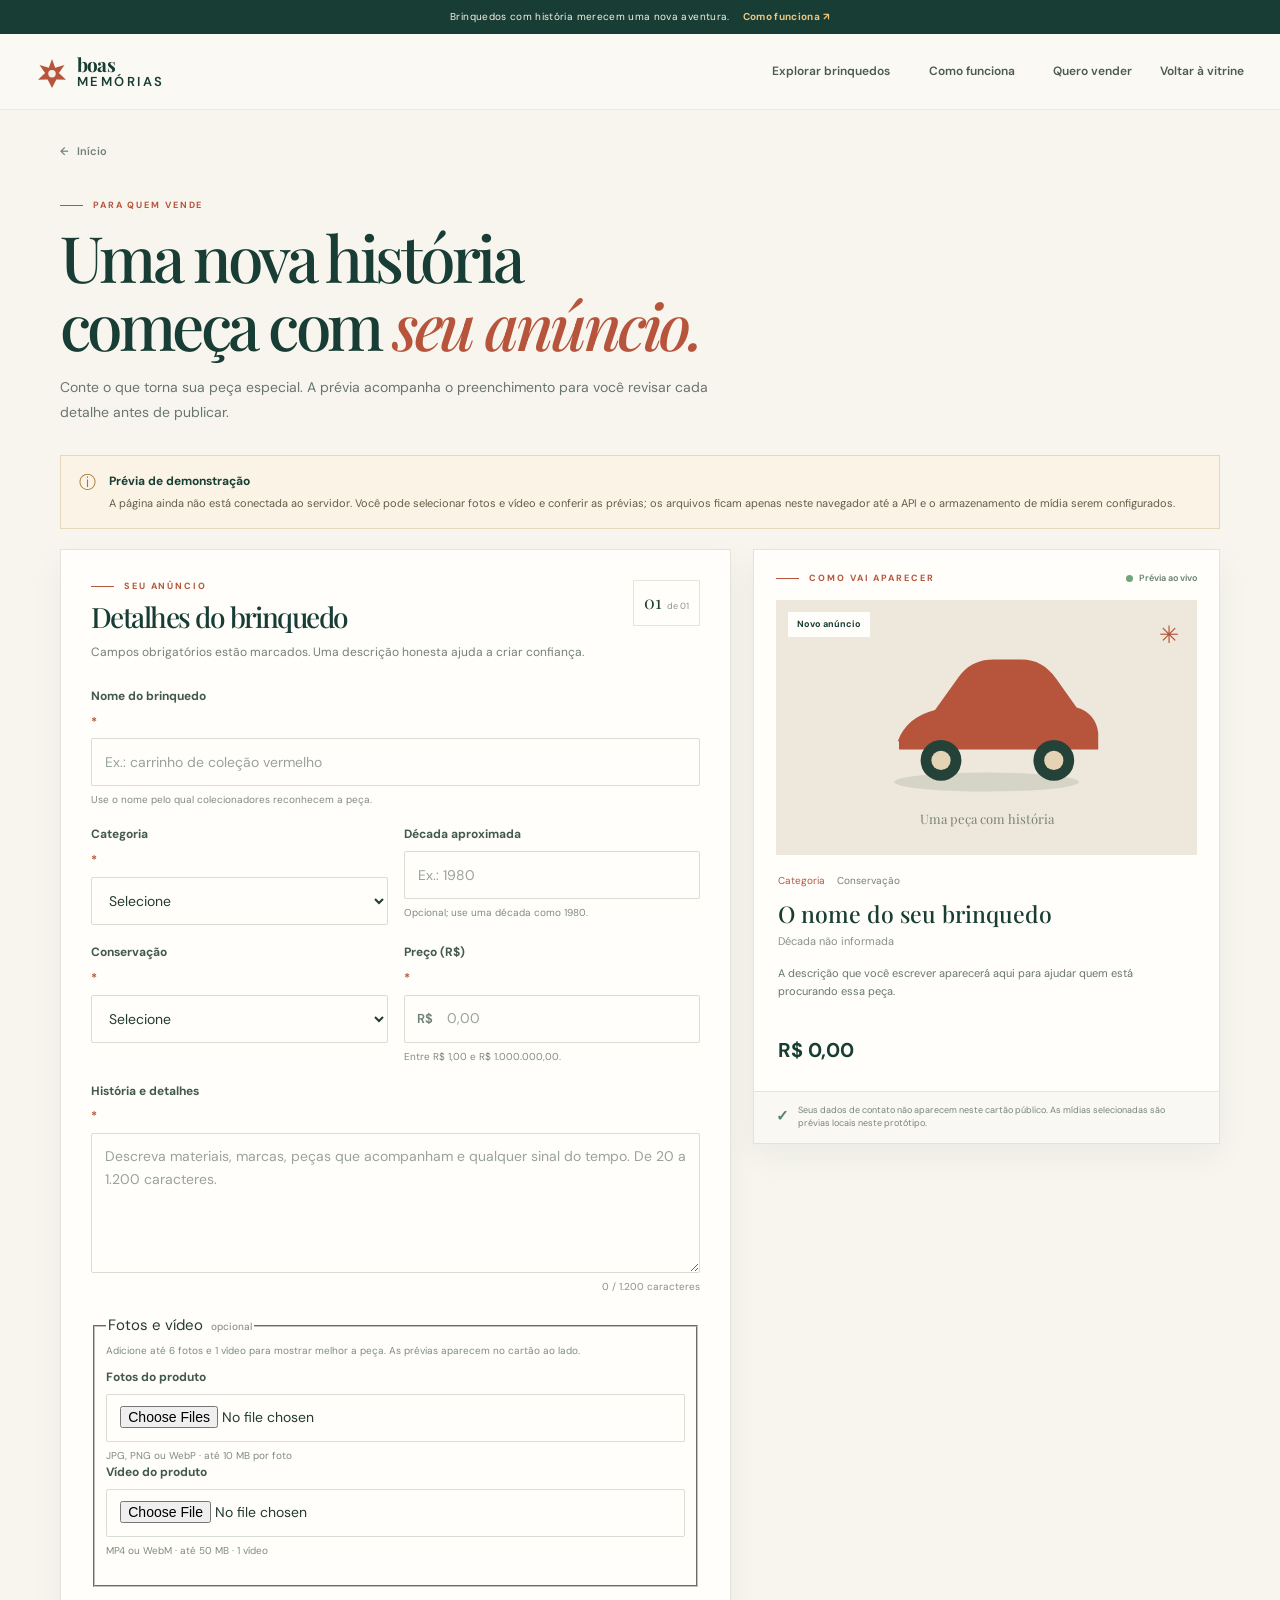
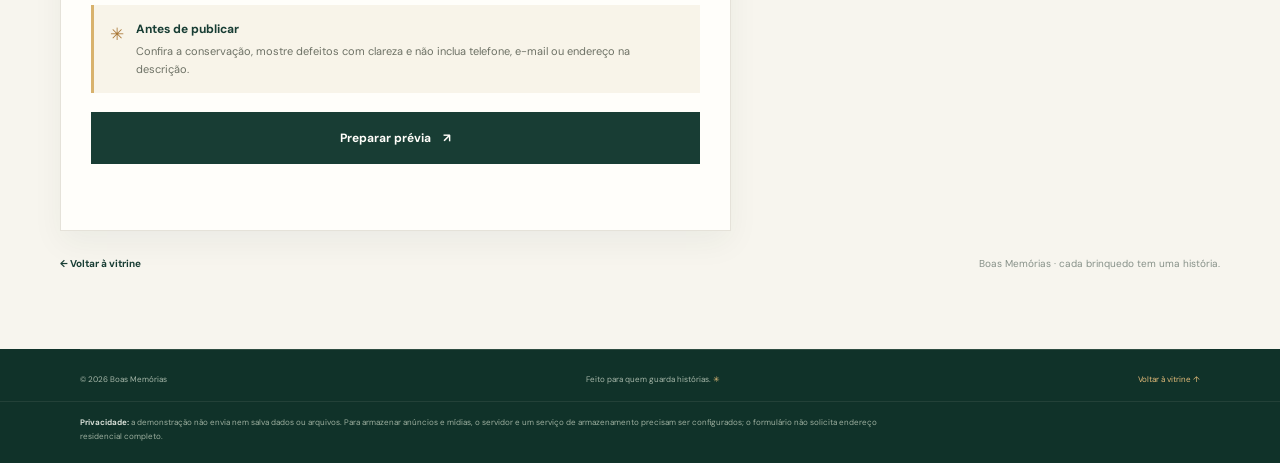
==== commit c8dc0d92: "Adicionar campos de foto e vídeo ao anúncio Updated the demo notice and privacy information to clari" ====
--- a/site/anunciar.html
+++ b/site/anunciar.html
@@ -48,7 +48,7 @@
 
         <div class="seller-notice is-demo" id="api-notice" role="status" aria-live="polite">
           <span class="seller-notice-icon" aria-hidden="true">ⓘ</span>
-          <div><strong>Prévia de demonstração</strong><p>A página ainda não está conectada à API. Você pode organizar o anúncio e conferir a prévia; nada será enviado ou salvo até a API Java e o PostgreSQL serem hospedados e conectados.</p></div>
+          <div><strong>Prévia de demonstração</strong><p>A página ainda não está conectada ao servidor. Você pode selecionar fotos e vídeo e conferir as prévias; os arquivos ficam apenas neste navegador até a API e o armazenamento de mídia serem configurados.</p></div>
         </div>
 
         <section class="seller-auth-card" id="seller-auth" aria-labelledby="seller-auth-title" hidden>
@@ -102,7 +102,16 @@
                 <label class="seller-field" for="product-price">Preço (R$) <span class="required-mark">*</span><div class="seller-price-input"><span aria-hidden="true">R$</span><input id="product-price" name="price" type="number" min="1" max="1000000" step="0.01" inputmode="decimal" required placeholder="0,00" /></div><span class="seller-hint">Entre R$ 1,00 e R$ 1.000.000,00.</span></label>
               </div>
               <label class="seller-field seller-field-wide" for="product-description">História e detalhes <span class="required-mark">*</span><textarea id="product-description" name="description" rows="5" minlength="20" maxlength="1200" required placeholder="Descreva materiais, marcas, peças que acompanham e qualquer sinal do tempo. De 20 a 1.200 caracteres."></textarea><span class="seller-counter"><span id="description-count">0</span> / 1.200 caracteres</span></label>
-              <label class="seller-field seller-field-wide" for="product-image-url">Link público HTTPS da foto <span class="seller-optional">opcional</span><input id="product-image-url" name="imageUrl" type="url" maxlength="500" placeholder="https://exemplo.com/foto-do-brinquedo.jpg" autocomplete="url" /><span class="seller-hint">O protótipo aceita o endereço público da imagem; envio de arquivos ainda não está disponível.</span></label>
+              <fieldset class="seller-media-fields seller-field-wide">
+                <legend>Fotos e vídeo <span class="seller-optional">opcional</span></legend>
+                <p class="seller-hint seller-media-intro">Adicione até 6 fotos e 1 vídeo para mostrar melhor a peça. As prévias aparecem no cartão ao lado.</p>
+                <div class="seller-media-inputs">
+                  <label class="seller-field" for="product-images">Fotos do produto<input class="seller-file-input" id="product-images" name="images" type="file" accept="image/jpeg,image/png,image/webp" multiple aria-describedby="product-images-hint" /><span class="seller-hint" id="product-images-hint">JPG, PNG ou WebP · até 10 MB por foto</span></label>
+                  <label class="seller-field" for="product-video">Vídeo do produto<input class="seller-file-input" id="product-video" name="video" type="file" accept="video/mp4,video/webm" aria-describedby="product-video-hint" /><span class="seller-hint" id="product-video-hint">MP4 ou WebM · até 50 MB · 1 vídeo</span></label>
+                </div>
+                <div class="seller-media-files" id="seller-media-files" aria-live="polite"></div>
+                <p class="seller-message seller-media-message" id="seller-media-message" role="status" aria-live="polite"></p>
+              </fieldset>
               <div class="seller-guidance seller-field-wide"><span aria-hidden="true">✳</span><p><strong>Antes de publicar</strong>Confira a conservação, mostre defeitos com clareza e não inclua telefone, e-mail ou endereço na descrição.</p></div>
               <button class="button button-dark seller-submit seller-field-wide" id="product-submit" type="submit">Preparar prévia <span aria-hidden="true">↗</span></button>
               <p class="seller-message seller-field-wide" id="product-message" role="status" aria-live="polite"></p>
@@ -116,6 +125,11 @@
               <img class="seller-preview-image" id="preview-image" alt="Prévia da foto do brinquedo" hidden />
               <span class="seller-preview-badge">Novo anúncio</span>
             </div>
+            <div class="seller-preview-thumbnails" id="preview-thumbnails" aria-label="Fotos selecionadas" hidden></div>
+            <div class="seller-preview-video-wrap" id="preview-video-wrap" hidden>
+              <p><span aria-hidden="true">▶</span> Prévia do vídeo</p>
+              <video class="seller-preview-video" id="preview-video" controls preload="metadata" aria-label="Prévia do vídeo do brinquedo"></video>
+            </div>
             <div class="seller-preview-details">
               <div class="seller-preview-meta"><span id="preview-category">Categoria</span><span id="preview-condition">Conservação</span></div>
               <h3 id="preview-title">O nome do seu brinquedo</h3>
@@ -123,7 +137,7 @@
               <p class="seller-preview-description" id="preview-description">A descrição que você escrever aparecerá aqui para ajudar quem está procurando essa peça.</p>
               <strong class="seller-preview-price" id="preview-price">R$ 0,00</strong>
             </div>
-            <div class="seller-preview-foot"><span aria-hidden="true">✓</span><p>Seus dados de contato não aparecem neste cartão público.</p></div>
+            <div class="seller-preview-foot"><span aria-hidden="true">✓</span><p>Seus dados de contato não aparecem neste cartão público. As mídias selecionadas são prévias locais neste protótipo.</p></div>
           </aside>
         </div>
         <p class="seller-bottom-note"><a href="./index.html">← Voltar à vitrine</a><span>Boas Memórias · cada brinquedo tem uma história.</span></p>
@@ -132,7 +146,7 @@
 
     <footer class="site-footer seller-footer">
       <div class="footer-bottom section-wrap"><span>© <span id="current-year"></span> Boas Memórias</span><span>Feito para quem guarda histórias. <span aria-hidden="true">✳</span></span><a href="./index.html">Voltar à vitrine ↑</a></div>
-      <div class="footer-legal"><div class="section-wrap"><p><strong>Privacidade:</strong> a demonstração não envia nem salva dados. Com a API conectada, conta e anúncio são processados pelo servidor; o formulário não solicita endereço residencial completo.</p></div></div>
+      <div class="footer-legal"><div class="section-wrap"><p><strong>Privacidade:</strong> a demonstração não envia nem salva dados ou arquivos. Para armazenar anúncios e mídias, o servidor e um serviço de armazenamento precisam ser configurados; o formulário não solicita endereço residencial completo.</p></div></div>
     </footer>
   </body>
 </html>
--- a/site/src/css/style.css
+++ b/site/src/css/style.css
@@ -400,3 +400,140 @@
 @media (prefers-reduced-motion: reduce) {
   *, *::before, *::after { scroll-behavior: auto !important; transition-duration: .01ms !important; animation-duration: .01ms !important; animation-iteration-count: 1 !important; }
 }
+/* Seller listing page */
+.seller-main { min-height: 70vh; padding: 28px 0 76px; background: #f7f5ee; }
+.seller-container { width: min(100% - 64px, 1160px); margin-inline: auto; }
+.seller-breadcrumb { display: inline-flex; align-items: center; gap: 8px; color: #718077; font-size: 11px; font-weight: 600; }
+.seller-breadcrumb:hover, .seller-bottom-note a:hover { color: var(--terracotta); }
+.seller-intro { max-width: 730px; margin: 36px 0 30px; }
+.seller-intro .eyebrow { margin-bottom: 12px; }
+.seller-intro h1 { margin: 0; color: var(--pine); font-size: clamp(42px, 5vw, 64px); line-height: 1.06; }
+.seller-intro h1 em { color: var(--terracotta); }
+.seller-intro > p:last-child { max-width: 650px; margin: 16px 0 0; color: #68766e; font-size: 14px; line-height: 1.8; }
+.seller-notice { display: flex; gap: 13px; align-items: start; margin: 0 0 20px; padding: 16px 18px; border: 1px solid #e5d9bc; background: #fbf4e6; color: #655c48; }
+.seller-notice.is-live { border-color: #c8d9cb; background: #eef4eb; color: #496253; }
+.seller-notice-icon { flex: 0 0 auto; color: #a77639; font-size: 17px; line-height: 1.2; }
+.seller-notice.is-live .seller-notice-icon { color: #397351; }
+.seller-notice strong { display: block; margin-bottom: 2px; color: var(--pine); font-size: 12px; }
+.seller-notice p { margin: 0; font-size: 11px; line-height: 1.65; }
+.seller-auth-card, .seller-form-card, .seller-preview-card { border: 1px solid #e5e2d9; background: var(--white); box-shadow: 0 12px 30px rgb(28 53 42 / 5%); }
+.seller-auth-card { margin-bottom: 20px; padding: 25px 28px; }
+.seller-card-heading { display: flex; justify-content: space-between; align-items: start; gap: 20px; }
+.seller-card-heading .eyebrow { margin-bottom: 7px; }
+.seller-card-heading h2 { margin: 0; color: var(--pine); font-size: 28px; line-height: 1.2; }
+.seller-card-heading p:not(.eyebrow) { max-width: 590px; margin: 8px 0 0; color: var(--muted); font-size: 12px; line-height: 1.7; }
+.seller-auth-tabs { display: flex; gap: 8px; margin-top: 21px; border-bottom: 1px solid var(--line); }
+.seller-auth-tab { position: relative; padding: 10px 14px; border: 0; background: transparent; color: var(--muted); font-size: 12px; font-weight: 600; cursor: pointer; }
+.seller-auth-tab::after { position: absolute; right: 12px; bottom: -1px; left: 12px; height: 2px; background: transparent; content: ""; }
+.seller-auth-tab.is-active { color: var(--pine); }
+.seller-auth-tab.is-active::after { background: var(--terracotta); }
+.seller-auth-form { display: grid; grid-template-columns: repeat(2, minmax(0, 1fr)); gap: 15px 16px; margin-top: 17px; }
+.seller-field { display: flex; flex-direction: column; gap: 6px; min-width: 0; color: #43594d; font-size: 12px; font-weight: 700; }
+.seller-field-wide { grid-column: 1 / -1; }
+.seller-field input, .seller-field select, .seller-field textarea { width: 100%; min-width: 0; min-height: 48px; padding: 11px 13px; border: 1px solid #d9ddd4; border-radius: 2px; outline: 0; background: #fffefa; color: var(--ink); font-size: 14px; font-weight: 400; }
+.seller-field textarea { min-height: 138px; resize: vertical; line-height: 1.65; }
+.seller-field input:focus, .seller-field select:focus, .seller-field textarea:focus { border-color: #6c8b78; box-shadow: 0 0 0 3px rgb(45 89 77 / 10%); }
+.seller-field input::placeholder, .seller-field textarea::placeholder { color: #9aa29c; }
+.seller-field input:focus-visible, .seller-field select:focus-visible, .seller-field textarea:focus-visible, .seller-auth-tab:focus-visible, .seller-consent input:focus-visible { outline: 3px solid rgb(45 89 77 / 23%); outline-offset: 2px; }
+.required-mark { color: var(--terracotta); }
+.seller-optional { margin-left: 4px; color: #8b958d; font-size: 10px; font-weight: 500; }
+.seller-hint { color: #7f8b82; font-size: 10px; font-weight: 400; line-height: 1.5; }
+.seller-form-row { display: grid; grid-template-columns: repeat(2, minmax(0, 1fr)); gap: 16px; grid-column: 1 / -1; }
+.seller-price-input { position: relative; display: flex; align-items: center; }
+.seller-price-input > span { position: absolute; left: 13px; color: #718077; font-size: 13px; font-weight: 600; }
+.seller-price-input input { padding-left: 42px; }
+.seller-counter { color: #879189; font-size: 10px; font-weight: 400; text-align: right; }
+.seller-guidance { display: flex; gap: 12px; align-items: start; padding: 15px 16px; border-left: 3px solid #d8b26d; background: #f8f4e9; color: #6d7165; }
+.seller-guidance > span { color: #a97736; font-size: 17px; }
+.seller-guidance p { margin: 0; font-size: 11px; line-height: 1.65; }
+.seller-guidance strong { display: block; margin-bottom: 2px; color: var(--pine); font-size: 12px; }
+.seller-consent { display: flex; align-items: start; gap: 10px; color: #627067; font-size: 11px; font-weight: 400; line-height: 1.55; }
+.seller-consent input { margin: 2px 0 0; accent-color: var(--pine); }
+.seller-privacy { padding: 11px 13px; border: 1px solid #e5e6dd; background: #f8f8f2; color: #657169; font-size: 11px; line-height: 1.65; }
+.seller-privacy summary { color: var(--pine); font-weight: 700; cursor: pointer; }
+.seller-privacy p { margin: 7px 0 0; }
+.seller-auth-summary { display: flex; align-items: center; flex-wrap: wrap; gap: 10px; margin-top: 20px; padding: 14px; background: #eff4ed; color: var(--pine); font-size: 12px; }
+.seller-auth-summary .text-button { margin-left: auto; color: var(--terracotta); font-size: 11px; }
+.auth-check { display: grid; place-items: center; width: 24px; height: 24px; border-radius: 50%; background: #d9ead7; color: #2e6a4b; }
+.seller-workspace { display: grid; grid-template-columns: minmax(0, 1.18fr) minmax(300px, .82fr); align-items: start; gap: 22px; }
+.seller-form-card { padding: 30px; }
+.seller-step { display: inline-flex; align-items: baseline; gap: 5px; flex: 0 0 auto; padding: 7px 10px; border: 1px solid #e8e4d9; color: var(--pine); font-family: var(--serif); font-size: 18px; }
+.seller-step span { color: #8b958d; font-family: var(--sans); font-size: 9px; }
+.seller-product-form { display: grid; grid-template-columns: repeat(2, minmax(0, 1fr)); gap: 18px 16px; margin-top: 25px; }
+.seller-submit { width: 100%; min-height: 52px; margin-top: 1px; font-size: 12px; }
+.seller-submit:disabled, .seller-auth-form .button:disabled { opacity: .65; cursor: wait; transform: none; }
+.seller-message { min-height: 22px; margin: -4px 0 0; color: var(--pine); font-size: 11px; line-height: 1.6; }
+.seller-message.is-error { color: #a53d32; }
+.seller-message.is-success { color: #2e6a4b; }
+.seller-preview-card { position: sticky; top: 97px; overflow: hidden; }
+.seller-preview-top { display: flex; justify-content: space-between; align-items: center; gap: 12px; padding: 21px 22px 14px; }
+.seller-preview-top .eyebrow { margin: 0; }
+.preview-live { display: inline-flex; align-items: center; gap: 6px; color: #66806f; font-size: 9px; font-weight: 600; white-space: nowrap; }
+.preview-live span { width: 7px; height: 7px; border-radius: 50%; background: #74a47e; }
+.seller-preview-media { position: relative; display: grid; place-items: center; min-height: 255px; margin: 0 22px; overflow: hidden; background: #ede8db; }
+.seller-preview-placeholder { display: flex; flex-direction: column; align-items: center; width: 100%; color: var(--pine); }
+.seller-preview-placeholder > span { position: absolute; top: 15px; right: 18px; color: var(--terracotta); font-size: 24px; }
+.seller-preview-placeholder svg { width: 74%; max-height: 180px; }
+.seller-preview-placeholder small { margin-top: 2px; color: #7b8278; font-family: var(--serif); font-size: 13px; }
+.seller-preview-image { display: block; width: 100%; height: 255px; object-fit: contain; background: #ede8db; }
+.seller-preview-badge { position: absolute; top: 12px; left: 12px; padding: 5px 9px; background: #fffefa; color: var(--pine); font-size: 9px; font-weight: 700; }
+.seller-preview-details { padding: 18px 24px 24px; }
+.seller-preview-meta { display: flex; flex-wrap: wrap; gap: 7px 12px; color: #738077; font-size: 10px; }
+.seller-preview-meta span:first-child { color: var(--terracotta); }
+.seller-preview-details h3 { margin: 10px 0 4px; color: var(--pine); font-family: var(--serif); font-size: 23px; font-weight: 500; line-height: 1.25; overflow-wrap: anywhere; }
+.seller-preview-decade { margin: 0; color: #879189; font-size: 11px; }
+.seller-preview-description { min-height: 56px; margin: 13px 0 14px; color: #68766e; font-size: 11px; line-height: 1.65; overflow-wrap: anywhere; }
+.seller-preview-price { color: var(--pine); font-size: 20px; }
+.seller-preview-foot { display: flex; gap: 9px; align-items: start; padding: 12px 22px; border-top: 1px solid var(--line); background: #f9f8f2; color: #78847b; }
+.seller-preview-foot > span { color: #588265; font-weight: 700; }
+.seller-preview-foot p { margin: 0; font-size: 9px; line-height: 1.5; }
+.seller-bottom-note { display: flex; justify-content: space-between; gap: 16px; margin: 25px 0 0; color: #879189; font-size: 10px; }
+.seller-bottom-note a { color: var(--pine); font-weight: 700; }
+.seller-footer .footer-bottom { padding-top: 23px; }
+
+@media (max-width: 900px) {
+  .seller-workspace { grid-template-columns: minmax(0, 1fr) minmax(265px, .82fr); gap: 16px; }
+  .seller-form-card { padding: 24px; }
+  .seller-preview-media { min-height: 215px; margin-inline: 16px; }
+  .seller-preview-image { height: 215px; }
+  .seller-preview-details { padding: 15px 18px 20px; }
+  .seller-preview-top { padding-inline: 17px; }
+}
+
+@media (max-width: 700px) {
+  .seller-container { width: min(100% - 36px, 560px); }
+  .seller-main { padding-top: 22px; }
+  .seller-intro { margin: 27px 0 23px; }
+  .seller-intro h1 { font-size: clamp(40px, 10vw, 54px); }
+  .seller-intro > p:last-child { font-size: 12px; }
+  .seller-notice { padding: 13px; }
+  .seller-notice p { font-size: 10px; }
+  .seller-auth-card, .seller-form-card { padding: 21px 18px; }
+  .seller-card-heading h2 { font-size: 24px; }
+  .seller-card-heading p:not(.eyebrow) { font-size: 11px; }
+  .seller-auth-form { gap: 13px 12px; }
+  .seller-workspace { grid-template-columns: 1fr; gap: 16px; }
+  .seller-preview-card { position: static; order: 2; }
+  .seller-form-card { order: 1; }
+  .seller-product-form { gap: 15px 12px; margin-top: 20px; }
+  .seller-field { font-size: 11px; }
+  .seller-field input, .seller-field select, .seller-field textarea { min-height: 46px; font-size: 13px; }
+  .seller-field textarea { min-height: 125px; }
+  .seller-form-row { gap: 12px; }
+  .seller-preview-media { min-height: 240px; margin-inline: 18px; }
+  .seller-preview-image { height: 240px; }
+  .seller-bottom-note { flex-direction: column; gap: 7px; }
+  .seller-back-link { font-size: 9px; }
+}
+
+@media (max-width: 460px) {
+  .seller-auth-form, .seller-product-form, .seller-form-row { grid-template-columns: 1fr; }
+  .seller-field-wide { grid-column: auto; }
+  .seller-card-heading { gap: 10px; }
+  .seller-step { padding: 6px 7px; font-size: 15px; }
+  .seller-auth-tabs { gap: 0; }
+  .seller-auth-tab { padding-inline: 9px; font-size: 10px; }
+  .seller-preview-top { align-items: start; flex-direction: column; gap: 7px; }
+  .seller-preview-media { min-height: 210px; }
+  .seller-preview-image { height: 210px; }
+}
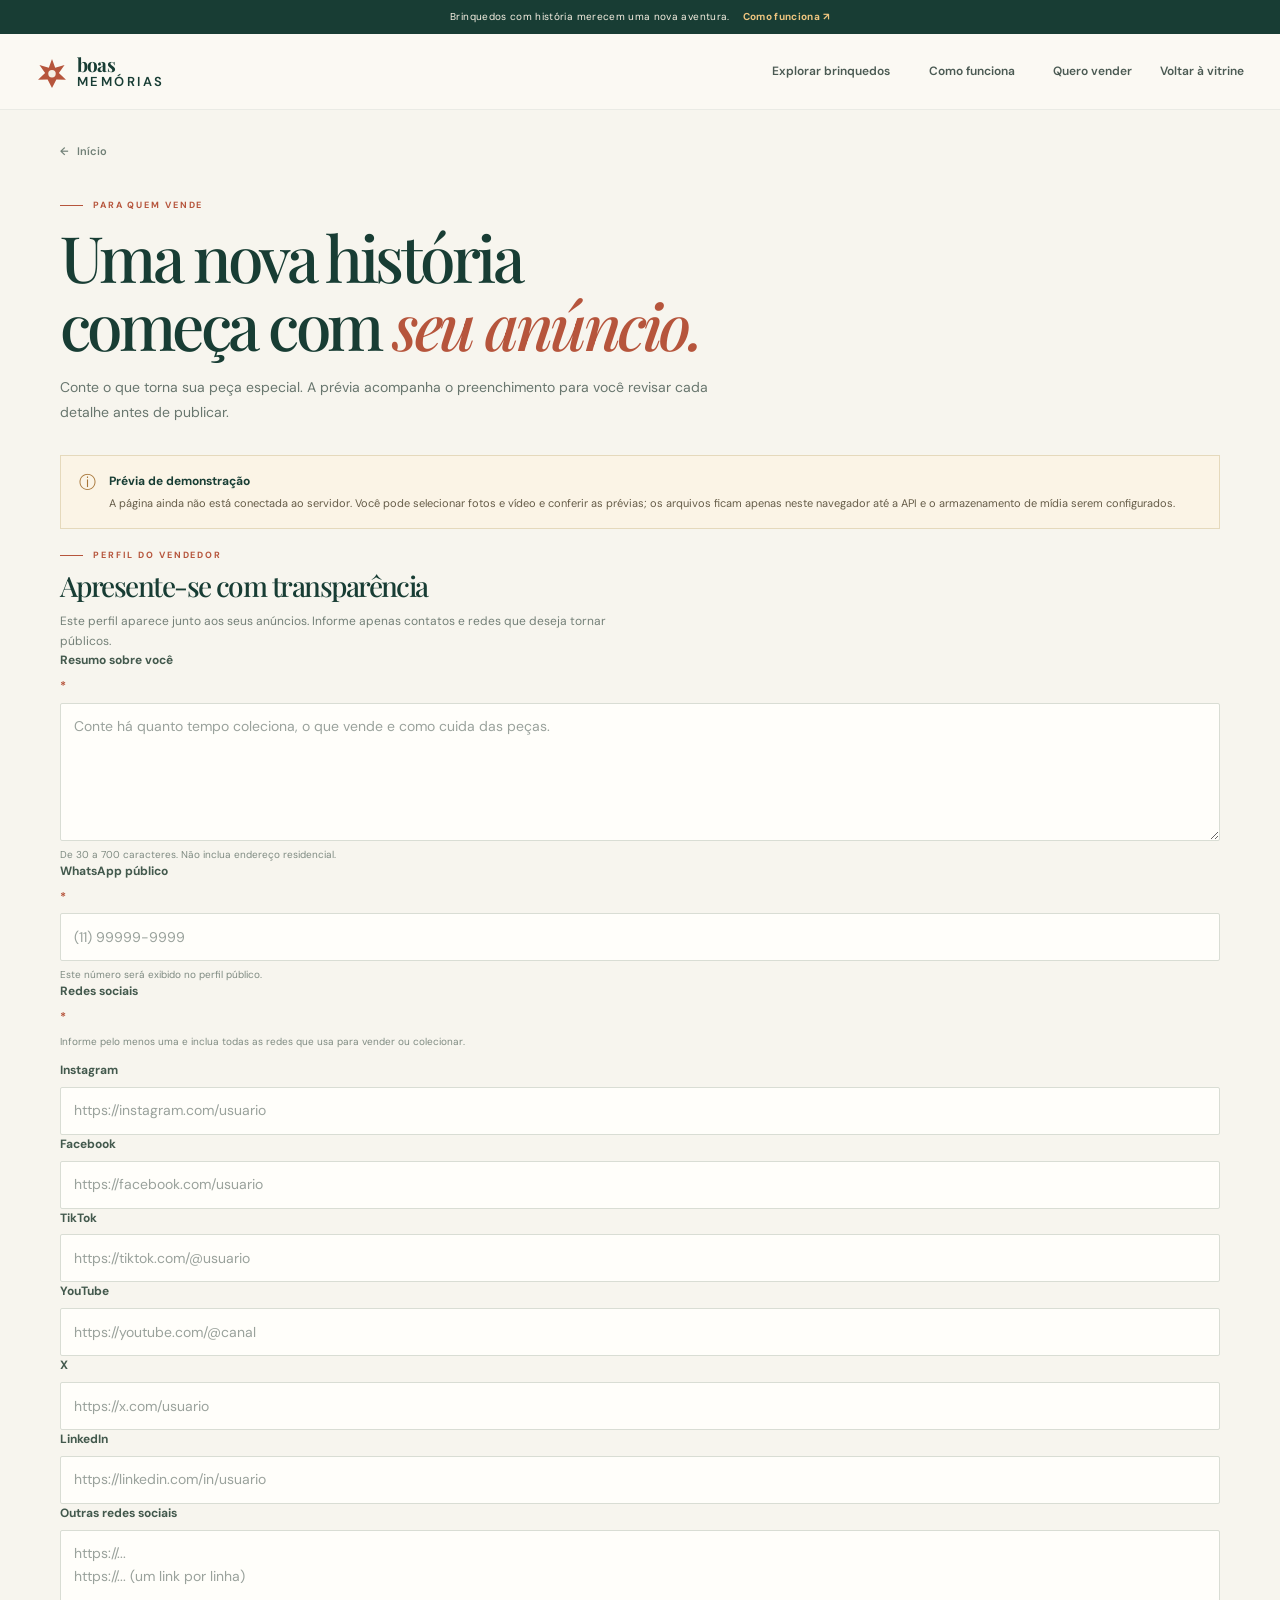
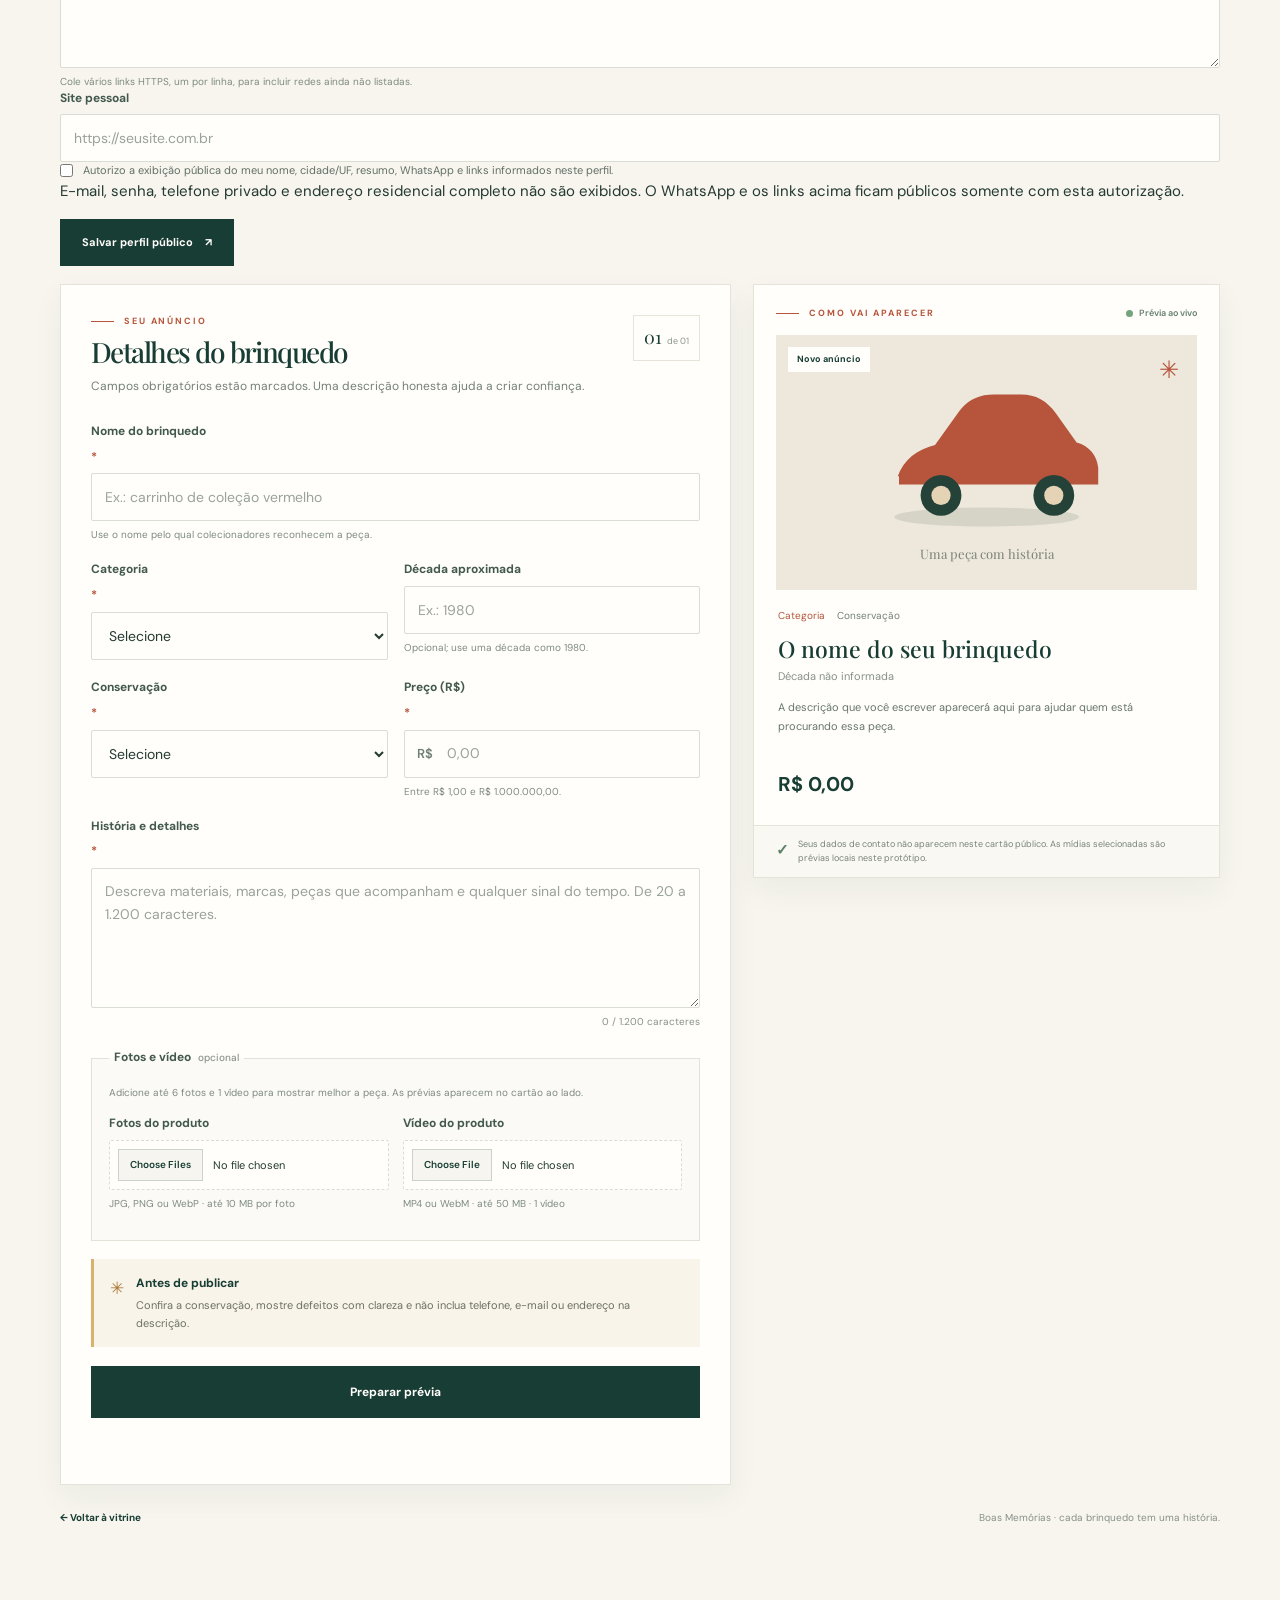
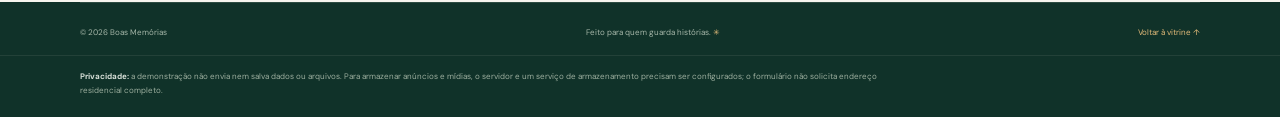
==== commit 79272059: "Adicionar perfil público obrigatório para vendedores Added a seller profile section with fields for " ====
--- a/site/anunciar.html
+++ b/site/anunciar.html
@@ -85,6 +85,31 @@
           </form>
         </section>
 
+        <section class="seller-profile-card" aria-labelledby="seller-public-profile-title">
+          <div class="seller-card-heading">
+            <div><p class="eyebrow"><span class="eyebrow-line"></span> Perfil do vendedor</p><h2 id="seller-public-profile-title">Apresente-se com transparência</h2><p>Este perfil aparece junto aos seus anúncios. Informe apenas contatos e redes que deseja tornar públicos.</p></div>
+          </div>
+          <form class="seller-profile-form" id="seller-profile-form">
+            <label class="seller-field seller-field-wide" for="seller-bio">Resumo sobre você <span class="required-mark">*</span><textarea id="seller-bio" name="bio" rows="4" minlength="30" maxlength="700" required placeholder="Conte há quanto tempo coleciona, o que vende e como cuida das peças."></textarea><span class="seller-hint">De 30 a 700 caracteres. Não inclua endereço residencial.</span></label>
+            <label class="seller-field" for="seller-whatsapp">WhatsApp público <span class="required-mark">*</span><input id="seller-whatsapp" name="whatsapp" type="tel" inputmode="tel" autocomplete="tel" pattern="[+0-9() .-]{10,24}" required placeholder="(11) 99999-9999" /><span class="seller-hint">Este número será exibido no perfil público.</span></label>
+            <div class="seller-profile-socials">
+              <p class="seller-field seller-field-wide">Redes sociais <span class="required-mark">*</span><span class="seller-hint">Informe pelo menos uma e inclua todas as redes que usa para vender ou colecionar.</span></p>
+              <label class="seller-field" for="seller-instagram">Instagram<input id="seller-instagram" name="instagramUrl" type="url" inputmode="url" maxlength="500" placeholder="https://instagram.com/usuario" /></label>
+              <label class="seller-field" for="seller-facebook">Facebook<input id="seller-facebook" name="facebookUrl" type="url" inputmode="url" maxlength="500" placeholder="https://facebook.com/usuario" /></label>
+              <label class="seller-field" for="seller-tiktok">TikTok<input id="seller-tiktok" name="tiktokUrl" type="url" inputmode="url" maxlength="500" placeholder="https://tiktok.com/@usuario" /></label>
+              <label class="seller-field" for="seller-youtube">YouTube<input id="seller-youtube" name="youtubeUrl" type="url" inputmode="url" maxlength="500" placeholder="https://youtube.com/@canal" /></label>
+              <label class="seller-field" for="seller-x">X<input id="seller-x" name="xUrl" type="url" inputmode="url" maxlength="500" placeholder="https://x.com/usuario" /></label>
+              <label class="seller-field" for="seller-linkedin">LinkedIn<input id="seller-linkedin" name="linkedinUrl" type="url" inputmode="url" maxlength="500" placeholder="https://linkedin.com/in/usuario" /></label>
+              <label class="seller-field seller-field-wide" for="seller-other-socials">Outras redes sociais<textarea id="seller-other-socials" name="otherSocialUrls" rows="3" maxlength="2000" placeholder="https://...&#10;https://... (um link por linha)"></textarea><span class="seller-hint">Cole vários links HTTPS, um por linha, para incluir redes ainda não listadas.</span></label>
+              <label class="seller-field seller-field-wide" for="seller-website">Site pessoal<input id="seller-website" name="websiteUrl" type="url" inputmode="url" maxlength="500" placeholder="https://seusite.com.br" /></label>
+            </div>
+            <label class="seller-consent seller-field-wide"><input id="seller-profile-consent" type="checkbox" name="publicContactConsent" required /><span>Autorizo a exibição pública do meu nome, cidade/UF, resumo, WhatsApp e links informados neste perfil.</span></label>
+            <p class="seller-privacy-note seller-field-wide">E-mail, senha, telefone privado e endereço residencial completo não são exibidos. O WhatsApp e os links acima ficam públicos somente com esta autorização.</p>
+            <button class="button button-dark seller-field-wide" type="submit" id="seller-profile-submit">Salvar perfil público <span aria-hidden="true">↗</span></button>
+            <p class="seller-message seller-field-wide" id="seller-profile-message" role="status" aria-live="polite"></p>
+          </form>
+        </section>
+
         <div class="seller-workspace">
           <section class="seller-form-card" aria-labelledby="product-form-title">
             <div class="seller-card-heading">
--- a/site/src/css/style.css
+++ b/site/src/css/style.css
@@ -400,6 +400,7 @@
 @media (prefers-reduced-motion: reduce) {
   *, *::before, *::after { scroll-behavior: auto !important; transition-duration: .01ms !important; animation-duration: .01ms !important; animation-iteration-count: 1 !important; }
 }
+
 /* Seller listing page */
 .seller-main { min-height: 70vh; padding: 28px 0 76px; background: #f7f5ee; }
 .seller-container { width: min(100% - 64px, 1160px); margin-inline: auto; }
@@ -537,3 +538,36 @@
   .seller-preview-media { min-height: 210px; }
   .seller-preview-image { height: 210px; }
 }
+
+/* Media selection and local previews */
+.seller-media-fields { min-width: 0; margin: 0; padding: 17px; border: 1px solid #e2e2d9; background: #fbfaf6; }
+.seller-media-fields legend { padding: 0 5px; color: #43594d; font-size: 12px; font-weight: 700; }
+.seller-media-intro { margin: 0 0 14px; }
+.seller-media-inputs { display: grid; grid-template-columns: repeat(2, minmax(0, 1fr)); gap: 14px; }
+.seller-file-input { padding: 8px !important; border-style: dashed !important; background: #fffefa !important; font-size: 11px !important; }
+.seller-file-input::file-selector-button { min-height: 32px; margin-right: 10px; padding: 0 11px; border: 1px solid #cad2ca; background: #f6f5ef; color: var(--pine); font: 600 10px var(--sans); cursor: pointer; }
+.seller-file-input::file-selector-button:hover { border-color: var(--pine); }
+.seller-file-input:focus-visible { outline: 3px solid rgb(45 89 77 / 23%); outline-offset: 2px; }
+.seller-media-files { display: grid; gap: 8px; margin-top: 12px; }
+.seller-media-file { display: grid; grid-template-columns: 42px minmax(0, 1fr) auto; align-items: center; gap: 10px; min-width: 0; padding: 7px; border: 1px solid #e8e6de; background: #fffefa; }
+.seller-media-file img, .seller-media-file-icon { display: grid; place-items: center; width: 42px; height: 42px; object-fit: cover; background: #eeeadd; color: var(--pine); }
+.seller-media-file-name { overflow: hidden; color: #526258; font-size: 10px; font-weight: 500; text-overflow: ellipsis; white-space: nowrap; }
+.seller-media-file-remove { padding: 5px; border: 0; background: transparent; color: #9d4c3b; font: 600 10px var(--sans); cursor: pointer; }
+.seller-media-file-remove:hover { text-decoration: underline; }
+.seller-media-message { margin-top: 9px; }
+.seller-media-message:empty { display: none; }
+.seller-preview-thumbnails { display: flex; gap: 8px; margin: 10px 22px 0; overflow-x: auto; padding-bottom: 2px; }
+.seller-preview-thumb { flex: 0 0 55px; width: 55px; height: 48px; padding: 2px; border: 1px solid #dedfd6; background: #fffefa; cursor: pointer; }
+.seller-preview-thumb.is-active { border: 2px solid var(--terracotta); }
+.seller-preview-thumb img { display: block; width: 100%; height: 100%; object-fit: cover; }
+.seller-preview-video-wrap { margin: 13px 22px 0; padding: 11px; background: #f5f2e9; }
+.seller-preview-video-wrap > p { margin: 0 0 8px; color: var(--pine); font-size: 10px; font-weight: 700; }
+.seller-preview-video-wrap > p span { margin-right: 5px; color: var(--terracotta); }
+.seller-preview-video { display: block; width: 100%; max-height: 230px; background: #1c2823; }
+
+@media (max-width: 700px) {
+  .seller-media-fields { padding: 13px; }
+  .seller-media-inputs { grid-template-columns: 1fr; gap: 12px; }
+  .seller-preview-thumbnails { margin-inline: 18px; }
+  .seller-preview-video-wrap { margin-inline: 18px; }
+}
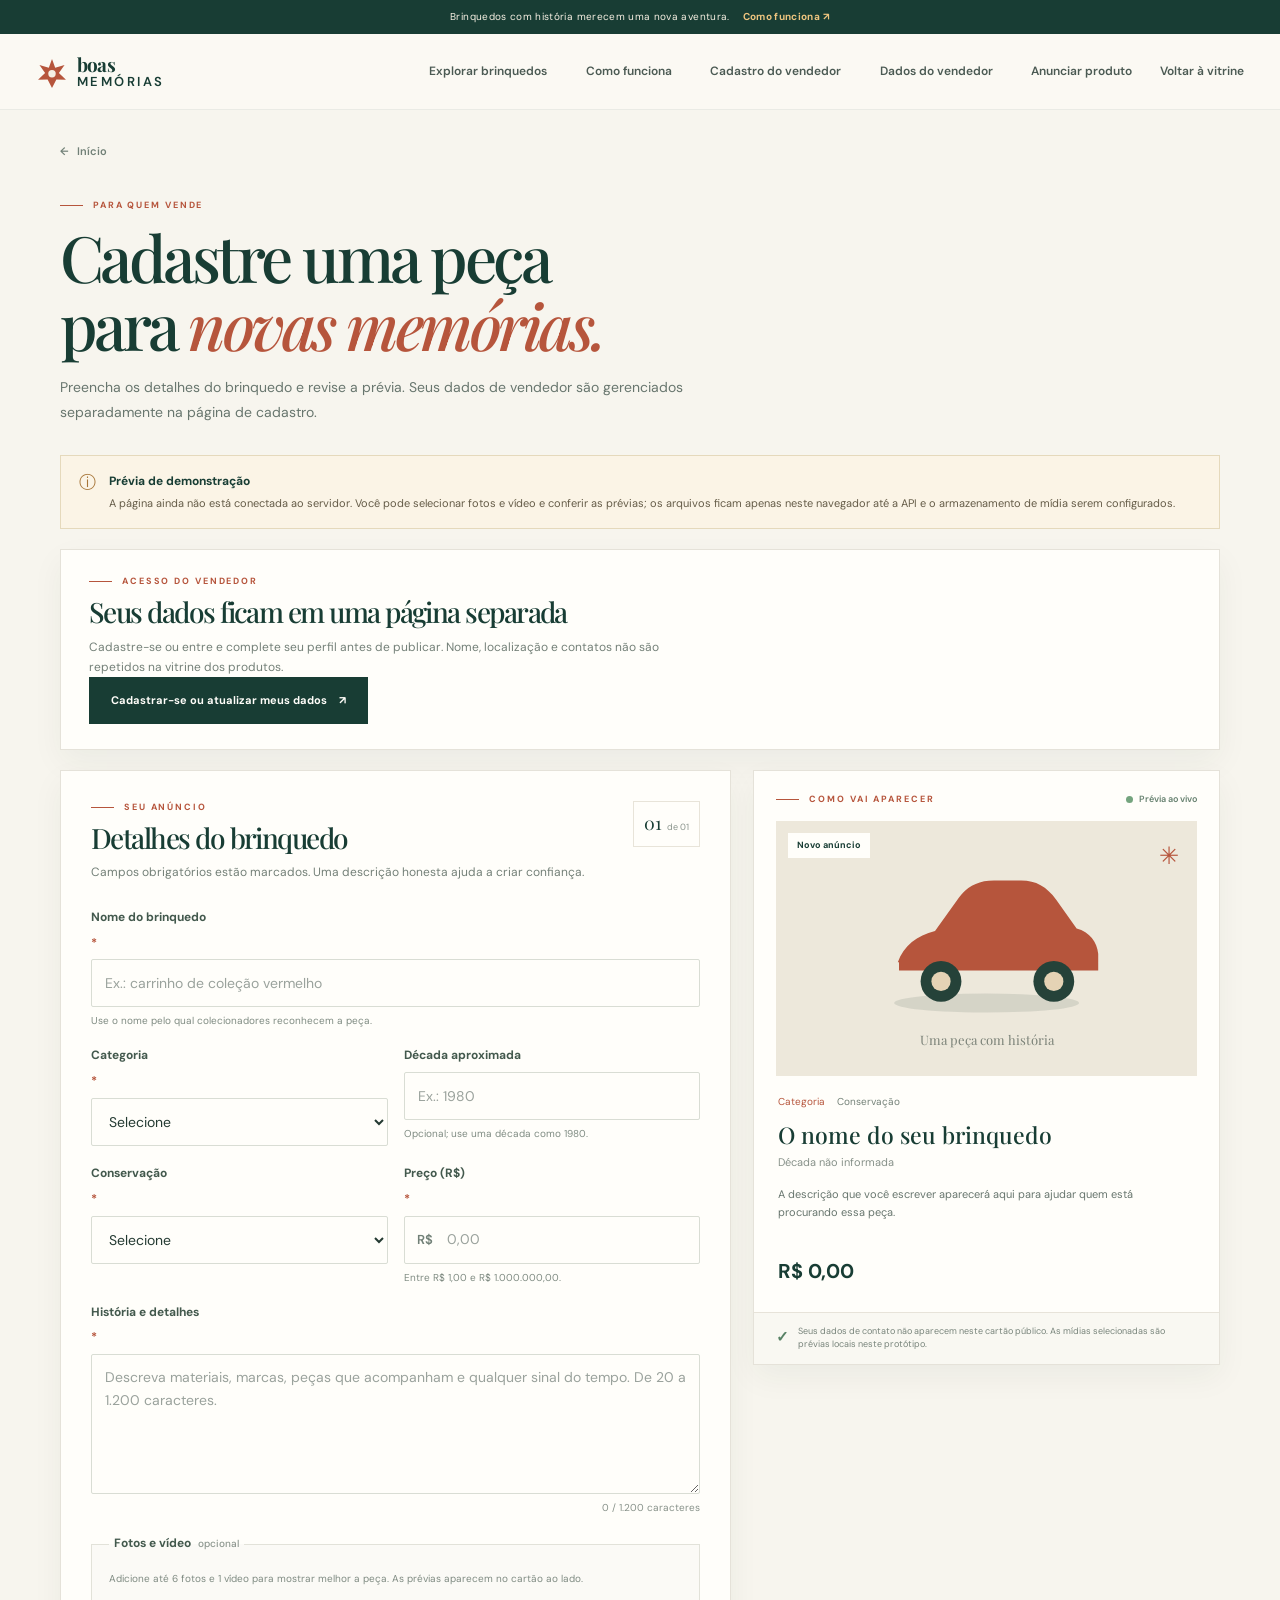
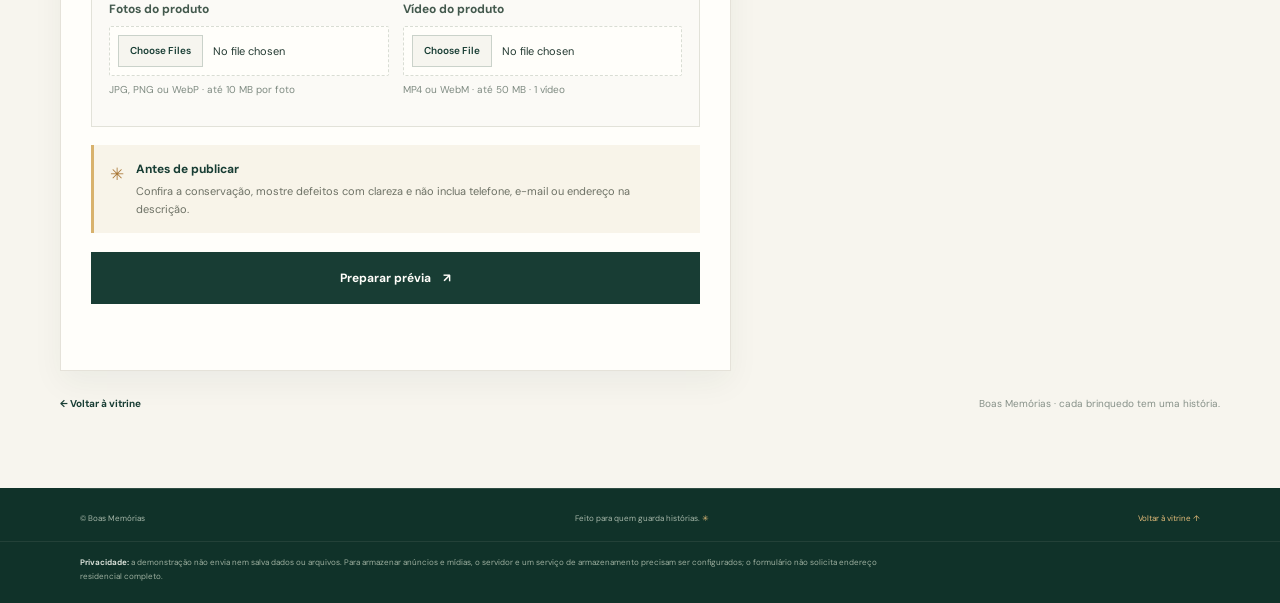
==== commit 7a18cbda: "Separar cadastro, perfil e anúncios" ====
--- a/site/anunciar.html
+++ b/site/anunciar.html
@@ -31,7 +31,7 @@
         <nav class="primary-nav" id="primary-nav" aria-label="Navegação principal">
           <a href="./index.html#catalogo">Explorar brinquedos</a>
           <a href="./index.html#como-funciona">Como funciona</a>
-          <a href="./anunciar.html" aria-current="page">Quero vender</a>
+          <a href="./cadastro-vendedor.html">Cadastro do vendedor</a><a href="./dados-vendedor.html">Dados do vendedor</a><a href="./anunciar.html" aria-current="page">Anunciar produto</a>
         </nav>
         <div class="header-actions"><a class="text-button seller-back-link" href="./index.html">Voltar à vitrine</a></div>
       </div>
@@ -42,8 +42,8 @@
         <a class="seller-breadcrumb" href="./index.html"><span aria-hidden="true">←</span> Início</a>
         <header class="seller-intro">
           <p class="eyebrow"><span class="eyebrow-line"></span> Para quem vende</p>
-          <h1>Uma nova história<br />começa com <em>seu anúncio.</em></h1>
-          <p>Conte o que torna sua peça especial. A prévia acompanha o preenchimento para você revisar cada detalhe antes de publicar.</p>
+          <h1>Cadastre uma peça<br />para <em>novas memórias.</em></h1>
+          <p>Preencha os detalhes do brinquedo e revise a prévia. Seus dados de vendedor são gerenciados separadamente na página de cadastro.</p>
         </header>
 
         <div class="seller-notice is-demo" id="api-notice" role="status" aria-live="polite">
@@ -51,63 +51,10 @@
           <div><strong>Prévia de demonstração</strong><p>A página ainda não está conectada ao servidor. Você pode selecionar fotos e vídeo e conferir as prévias; os arquivos ficam apenas neste navegador até a API e o armazenamento de mídia serem configurados.</p></div>
         </div>
 
-        <section class="seller-auth-card" id="seller-auth" aria-labelledby="seller-auth-title" hidden>
+        <section class="seller-auth-card seller-account-status" aria-labelledby="seller-access-title">
           <div class="seller-card-heading">
-            <div><p class="eyebrow"><span class="eyebrow-line"></span> Acesso seguro</p><h2 id="seller-auth-title">Entre para publicar</h2><p>O anúncio fica vinculado à sua conta; seu telefone e endereço não aparecem no anúncio público.</p></div>
+            <div><p class="eyebrow"><span class="eyebrow-line"></span> Acesso do vendedor</p><h2 id="seller-access-title">Seus dados ficam em uma página separada</h2><p id="seller-access-message" role="status" aria-live="polite">Cadastre-se ou entre e complete seu perfil antes de publicar. Nome, localização e contatos não são repetidos na vitrine dos produtos.</p><a class="button button-dark" id="seller-access-link" href="./cadastro-vendedor.html?next=anunciar.html">Cadastrar-se ou atualizar meus dados <span aria-hidden="true">↗</span></a></div>
           </div>
-          <div class="seller-auth-summary" id="seller-auth-summary" role="status" hidden>
-            <span class="auth-check" aria-hidden="true">✓</span>
-            <span id="seller-auth-name">Conta conectada</span>
-            <button class="text-button" id="seller-logout" type="button">Trocar conta</button>
-          </div>
-          <div class="seller-auth-tabs" id="seller-auth-tabs" role="tablist" aria-label="Acesso do vendedor">
-            <button class="seller-auth-tab is-active" id="seller-register-tab" type="button" role="tab" aria-selected="true" aria-controls="seller-register-form" data-auth-tab="register">Criar conta</button>
-            <button class="seller-auth-tab" id="seller-login-tab" type="button" role="tab" aria-selected="false" aria-controls="seller-login-form" data-auth-tab="login">Já tenho conta</button>
-          </div>
-          <form class="seller-auth-form" id="seller-register-form">
-            <label class="seller-field seller-field-wide" for="seller-name">Nome completo<input id="seller-name" name="name" autocomplete="name" required minlength="2" maxlength="100" placeholder="Como podemos te chamar?" /></label>
-            <label class="seller-field" for="seller-email">E-mail<input id="seller-email" name="email" autocomplete="email" type="email" required maxlength="254" placeholder="voce@email.com" /></label>
-            <label class="seller-field" for="seller-phone">Celular<input id="seller-phone" name="phone" autocomplete="tel" type="tel" required inputmode="tel" pattern="[+0-9() .-]{10,24}" placeholder="(11) 99999-9999" /></label>
-            <label class="seller-field" for="seller-state">Estado<select id="seller-state" name="state" autocomplete="address-level1" required><option value="">Selecione a UF</option></select></label>
-            <label class="seller-field" for="seller-city">Cidade<input id="seller-city" name="city" autocomplete="address-level2" required maxlength="100" placeholder="Sua cidade" /></label>
-            <label class="seller-field" for="seller-password">Senha<input id="seller-password" name="password" autocomplete="new-password" type="password" required minlength="10" maxlength="72" placeholder="Pelo menos 10 caracteres" /></label>
-            <label class="seller-field" for="seller-confirm-password">Confirmar senha<input id="seller-confirm-password" name="confirmPassword" autocomplete="new-password" type="password" required minlength="10" maxlength="72" placeholder="Digite novamente" /></label>
-            <details class="seller-privacy seller-field-wide"><summary>Como usamos seus dados</summary><p>Nome, e-mail, celular e cidade/UF ajudam a criar e proteger sua conta. Telefone e localização não aparecem no anúncio público. A senha é protegida como hash no servidor. O endereço residencial completo não é solicitado.</p></details>
-            <label class="seller-consent seller-field-wide"><input type="checkbox" name="consent" required /><span>Li o aviso de privacidade e aceito o uso dos dados para criar minha conta.</span></label>
-            <button class="button button-dark seller-field-wide" type="submit">Criar conta e continuar <span aria-hidden="true">↗</span></button>
-            <p class="seller-message seller-field-wide" id="seller-register-message" role="status" aria-live="polite"></p>
-          </form>
-          <form class="seller-auth-form" id="seller-login-form" hidden>
-            <label class="seller-field seller-field-wide" for="seller-login-email">E-mail<input id="seller-login-email" name="email" autocomplete="email" type="email" required maxlength="254" placeholder="voce@email.com" /></label>
-            <label class="seller-field seller-field-wide" for="seller-login-password">Senha<input id="seller-login-password" name="password" autocomplete="current-password" type="password" required maxlength="72" placeholder="Sua senha" /></label>
-            <button class="button button-dark seller-field-wide" type="submit">Entrar e continuar <span aria-hidden="true">↗</span></button>
-            <p class="seller-message seller-field-wide" id="seller-login-message" role="status" aria-live="polite"></p>
-          </form>
-        </section>
-
-        <section class="seller-profile-card" aria-labelledby="seller-public-profile-title">
-          <div class="seller-card-heading">
-            <div><p class="eyebrow"><span class="eyebrow-line"></span> Perfil do vendedor</p><h2 id="seller-public-profile-title">Apresente-se com transparência</h2><p>Este perfil aparece junto aos seus anúncios. Informe apenas contatos e redes que deseja tornar públicos.</p></div>
-          </div>
-          <form class="seller-profile-form" id="seller-profile-form">
-            <label class="seller-field seller-field-wide" for="seller-bio">Resumo sobre você <span class="required-mark">*</span><textarea id="seller-bio" name="bio" rows="4" minlength="30" maxlength="700" required placeholder="Conte há quanto tempo coleciona, o que vende e como cuida das peças."></textarea><span class="seller-hint">De 30 a 700 caracteres. Não inclua endereço residencial.</span></label>
-            <label class="seller-field" for="seller-whatsapp">WhatsApp público <span class="required-mark">*</span><input id="seller-whatsapp" name="whatsapp" type="tel" inputmode="tel" autocomplete="tel" pattern="[+0-9() .-]{10,24}" required placeholder="(11) 99999-9999" /><span class="seller-hint">Este número será exibido no perfil público.</span></label>
-            <div class="seller-profile-socials">
-              <p class="seller-field seller-field-wide">Redes sociais <span class="required-mark">*</span><span class="seller-hint">Informe pelo menos uma e inclua todas as redes que usa para vender ou colecionar.</span></p>
-              <label class="seller-field" for="seller-instagram">Instagram<input id="seller-instagram" name="instagramUrl" type="url" inputmode="url" maxlength="500" placeholder="https://instagram.com/usuario" /></label>
-              <label class="seller-field" for="seller-facebook">Facebook<input id="seller-facebook" name="facebookUrl" type="url" inputmode="url" maxlength="500" placeholder="https://facebook.com/usuario" /></label>
-              <label class="seller-field" for="seller-tiktok">TikTok<input id="seller-tiktok" name="tiktokUrl" type="url" inputmode="url" maxlength="500" placeholder="https://tiktok.com/@usuario" /></label>
-              <label class="seller-field" for="seller-youtube">YouTube<input id="seller-youtube" name="youtubeUrl" type="url" inputmode="url" maxlength="500" placeholder="https://youtube.com/@canal" /></label>
-              <label class="seller-field" for="seller-x">X<input id="seller-x" name="xUrl" type="url" inputmode="url" maxlength="500" placeholder="https://x.com/usuario" /></label>
-              <label class="seller-field" for="seller-linkedin">LinkedIn<input id="seller-linkedin" name="linkedinUrl" type="url" inputmode="url" maxlength="500" placeholder="https://linkedin.com/in/usuario" /></label>
-              <label class="seller-field seller-field-wide" for="seller-other-socials">Outras redes sociais<textarea id="seller-other-socials" name="otherSocialUrls" rows="3" maxlength="2000" placeholder="https://...&#10;https://... (um link por linha)"></textarea><span class="seller-hint">Cole vários links HTTPS, um por linha, para incluir redes ainda não listadas.</span></label>
-              <label class="seller-field seller-field-wide" for="seller-website">Site pessoal<input id="seller-website" name="websiteUrl" type="url" inputmode="url" maxlength="500" placeholder="https://seusite.com.br" /></label>
-            </div>
-            <label class="seller-consent seller-field-wide"><input id="seller-profile-consent" type="checkbox" name="publicContactConsent" required /><span>Autorizo a exibição pública do meu nome, cidade/UF, resumo, WhatsApp e links informados neste perfil.</span></label>
-            <p class="seller-privacy-note seller-field-wide">E-mail, senha, telefone privado e endereço residencial completo não são exibidos. O WhatsApp e os links acima ficam públicos somente com esta autorização.</p>
-            <button class="button button-dark seller-field-wide" type="submit" id="seller-profile-submit">Salvar perfil público <span aria-hidden="true">↗</span></button>
-            <p class="seller-message seller-field-wide" id="seller-profile-message" role="status" aria-live="polite"></p>
-          </form>
         </section>
 
         <div class="seller-workspace">
--- a/site/src/css/style.css
+++ b/site/src/css/style.css
@@ -142,6 +142,11 @@
 .product-meta span:last-child { color: var(--terracotta); }
 .product-title { margin: 6px 0 2px; color: var(--pine); font-family: var(--serif); font-size: 17px; font-weight: 600; line-height: 1.3; }
 .product-subtitle { margin: 0; color: #808b82; font-size: 9px; }
+.product-seller { display: grid; gap: 4px; margin-top: 11px; padding-top: 10px; border-top: 1px solid #eeeae1; }
+.product-seller-name { color: var(--pine); font-size: 10px; font-weight: 700; }
+.product-seller-name:hover { color: var(--terracotta); }
+.product-seller-reputation { color: #92713b; font-size: 9px; }
+.product-seller-location { color: #839087; font-size: 8px; }
 .product-bottom { display: flex; justify-content: space-between; align-items: center; gap: 10px; margin-top: 13px; padding-top: 11px; border-top: 1px solid var(--line); }
 .product-price { color: var(--pine); font-size: 13px; font-weight: 700; }
 .add-button { display: inline-flex; align-items: center; gap: 6px; padding: 6px 0 6px 6px; border: 0; background: transparent; color: var(--terracotta); font-size: 9px; font-weight: 700; cursor: pointer; }
@@ -571,3 +576,73 @@
   .seller-preview-thumbnails { margin-inline: 18px; }
   .seller-preview-video-wrap { margin-inline: 18px; }
 }
+
+.seller-profile-card { margin-bottom: 20px; padding: 28px 30px; border: 1px solid #e5e2d9; background: var(--white); box-shadow: 0 12px 30px rgb(28 53 42 / 5%); }
+.seller-profile-form { display: grid; grid-template-columns: repeat(2, minmax(0, 1fr)); gap: 16px; margin-top: 21px; }
+.seller-profile-socials { display: grid; grid-template-columns: repeat(2, minmax(0, 1fr)); gap: 14px 16px; grid-column: 1 / -1; }
+.seller-profile-socials > .seller-field-wide { grid-column: 1 / -1; }
+.seller-privacy-note { margin: 0; padding: 12px 14px; background: #f8f8f2; color: #657169; font-size: 10px; line-height: 1.65; }
+.seller-profile-form .seller-message { margin: 0; }
+
+@media (max-width: 700px) {
+  .seller-profile-card { padding: 21px 18px; }
+}
+
+@media (max-width: 460px) {
+  .seller-profile-form, .seller-profile-socials { grid-template-columns: 1fr; }
+  .seller-profile-socials > .seller-field-wide { grid-column: auto; }
+}
+
+.profile-main { min-height: calc(100vh - 190px); }
+.public-seller-card, .public-seller-listings { margin-bottom: 22px; border: 1px solid #e5e2d9; background: var(--white); box-shadow: 0 12px 30px rgb(28 53 42 / 5%); }
+.public-seller-heading { display: grid; grid-template-columns: auto minmax(0, 1fr) auto; align-items: center; gap: 20px; padding: 26px 30px; border-bottom: 1px solid var(--line); }
+.public-seller-avatar { display: grid; place-items: center; width: 76px; height: 76px; border-radius: 50%; background: #e8dfcc; color: var(--pine); font-family: var(--serif); font-size: 28px; }
+.public-seller-heading .eyebrow { margin: 0 0 7px; }
+.public-seller-heading h2 { margin: 0; color: var(--pine); font-family: var(--serif); font-size: 30px; font-weight: 500; }
+.public-seller-location { margin: 5px 0 0; color: var(--muted); font-size: 12px; }
+.seller-rating-card { display: grid; gap: 4px; min-width: 190px; padding: 13px 15px; border: 1px solid #e7e2d7; background: #fbfaf6; }
+.seller-rating-stars { color: #b28545; letter-spacing: 2px; }
+.seller-rating-card strong { color: var(--pine); font-size: 12px; }
+.seller-rating-card span:last-child { color: #828b83; font-size: 9px; line-height: 1.5; }
+.public-seller-body { display: grid; grid-template-columns: minmax(0, 1.1fr) minmax(260px, .9fr); gap: 35px; padding: 28px 30px; }
+.public-seller-body h3 { margin: 5px 0 12px; color: var(--pine); font-family: var(--serif); font-size: 22px; font-weight: 500; }
+.public-seller-bio { margin: 0; color: #647269; font-size: 13px; line-height: 1.8; overflow-wrap: anywhere; }
+.public-seller-since { margin: 18px 0 0; color: #879189; font-size: 10px; }
+.public-seller-contact { display: flex; flex-direction: column; align-items: start; }
+.public-whatsapp { min-height: 43px; margin: 3px 0 12px; font-size: 11px; }
+.public-social-links { display: flex; flex-wrap: wrap; gap: 8px; }
+.public-social-link { display: inline-flex; align-items: center; min-height: 34px; padding: 0 11px; border: 1px solid #dfe3dc; color: var(--pine); font-size: 10px; font-weight: 600; }
+.public-social-link:hover { border-color: var(--pine); background: #f4f6f0; }
+.profile-safety-note { display: flex; gap: 10px; padding: 15px 30px; border-top: 1px solid #ece5d7; background: #fbf5e8; color: #6e695b; }
+.profile-safety-note > span { color: #a77639; }
+.profile-safety-note p { margin: 0; font-size: 10px; line-height: 1.65; }
+.profile-safety-note strong { color: var(--pine); }
+.public-seller-listings { padding: 25px 30px 30px; }
+.public-seller-listings .seller-card-heading { margin-bottom: 20px; }
+.public-seller-listings h2 { margin: 0; color: var(--pine); font-family: var(--serif); font-size: 25px; font-weight: 500; }
+.profile-listing-grid { display: grid; grid-template-columns: repeat(3, minmax(0, 1fr)); gap: 14px; }
+.profile-listing-card { overflow: hidden; border: 1px solid #ebe8e0; background: #fffefa; }
+.profile-listing-image { display: grid; place-items: center; aspect-ratio: 1.25; overflow: hidden; background: #ede8db; }
+.profile-listing-image img { width: 100%; height: 100%; object-fit: cover; }
+.profile-listing-image span { color: var(--pine); font-size: 24px; }
+.profile-listing-copy { padding: 13px; }
+.profile-listing-copy h3 { margin: 0 0 7px; color: var(--pine); font-family: var(--serif); font-size: 16px; font-weight: 500; }
+.profile-listing-copy p { margin: 0; color: var(--muted); font-size: 10px; }
+.profile-listing-copy strong { display: block; margin-top: 10px; color: var(--pine); font-size: 14px; }
+.profile-no-listings { margin: 0; color: var(--muted); font-size: 12px; }
+.profile-error .text-link { display: inline-block; margin-top: 10px; }
+
+@media (max-width: 700px) {
+  .public-seller-heading { grid-template-columns: auto minmax(0, 1fr); padding: 21px 18px; }
+  .seller-rating-card { grid-column: 1 / -1; }
+  .public-seller-body { grid-template-columns: 1fr; gap: 25px; padding: 23px 18px; }
+  .profile-safety-note { padding: 13px 18px; }
+  .public-seller-listings { padding: 21px 18px 24px; }
+  .profile-listing-grid { grid-template-columns: repeat(2, minmax(0, 1fr)); }
+}
+
+@media (max-width: 460px) {
+  .public-seller-avatar { width: 58px; height: 58px; font-size: 22px; }
+  .public-seller-heading h2 { font-size: 24px; }
+  .profile-listing-grid { grid-template-columns: 1fr; }
+}
